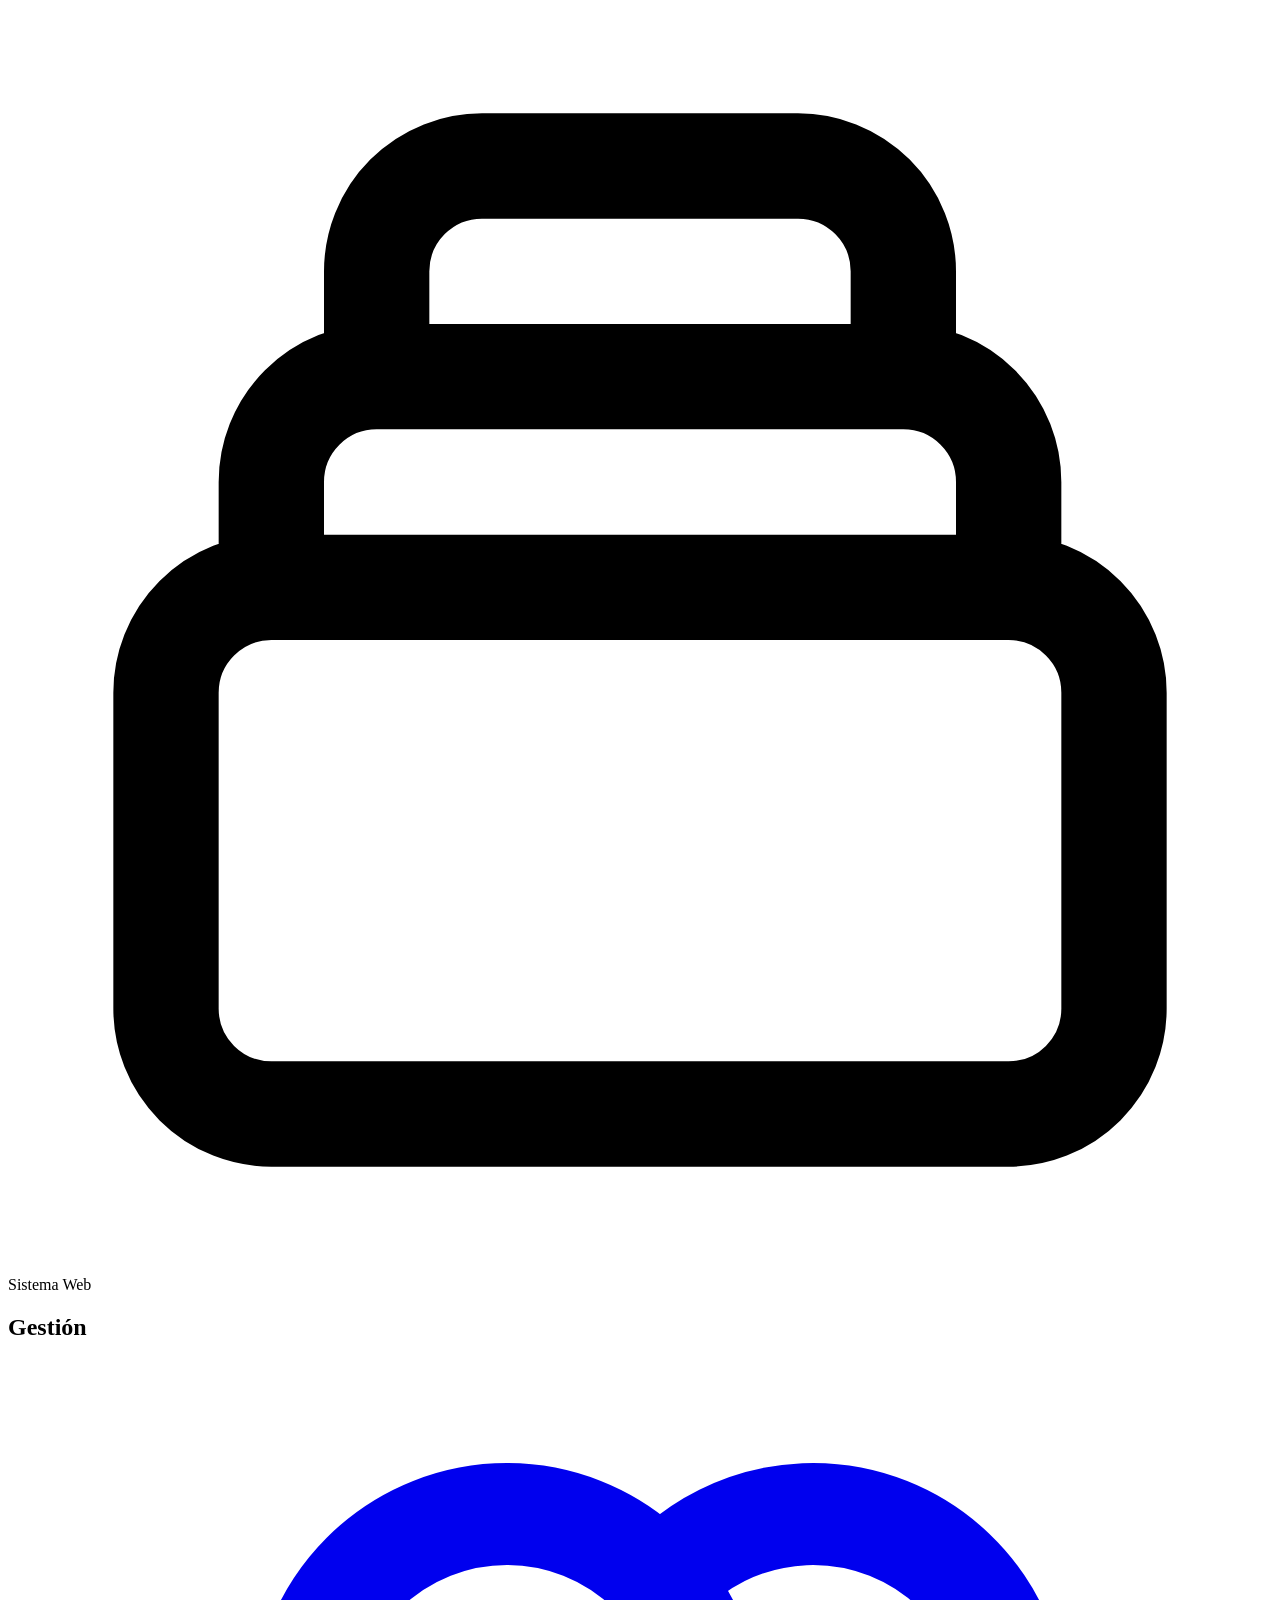
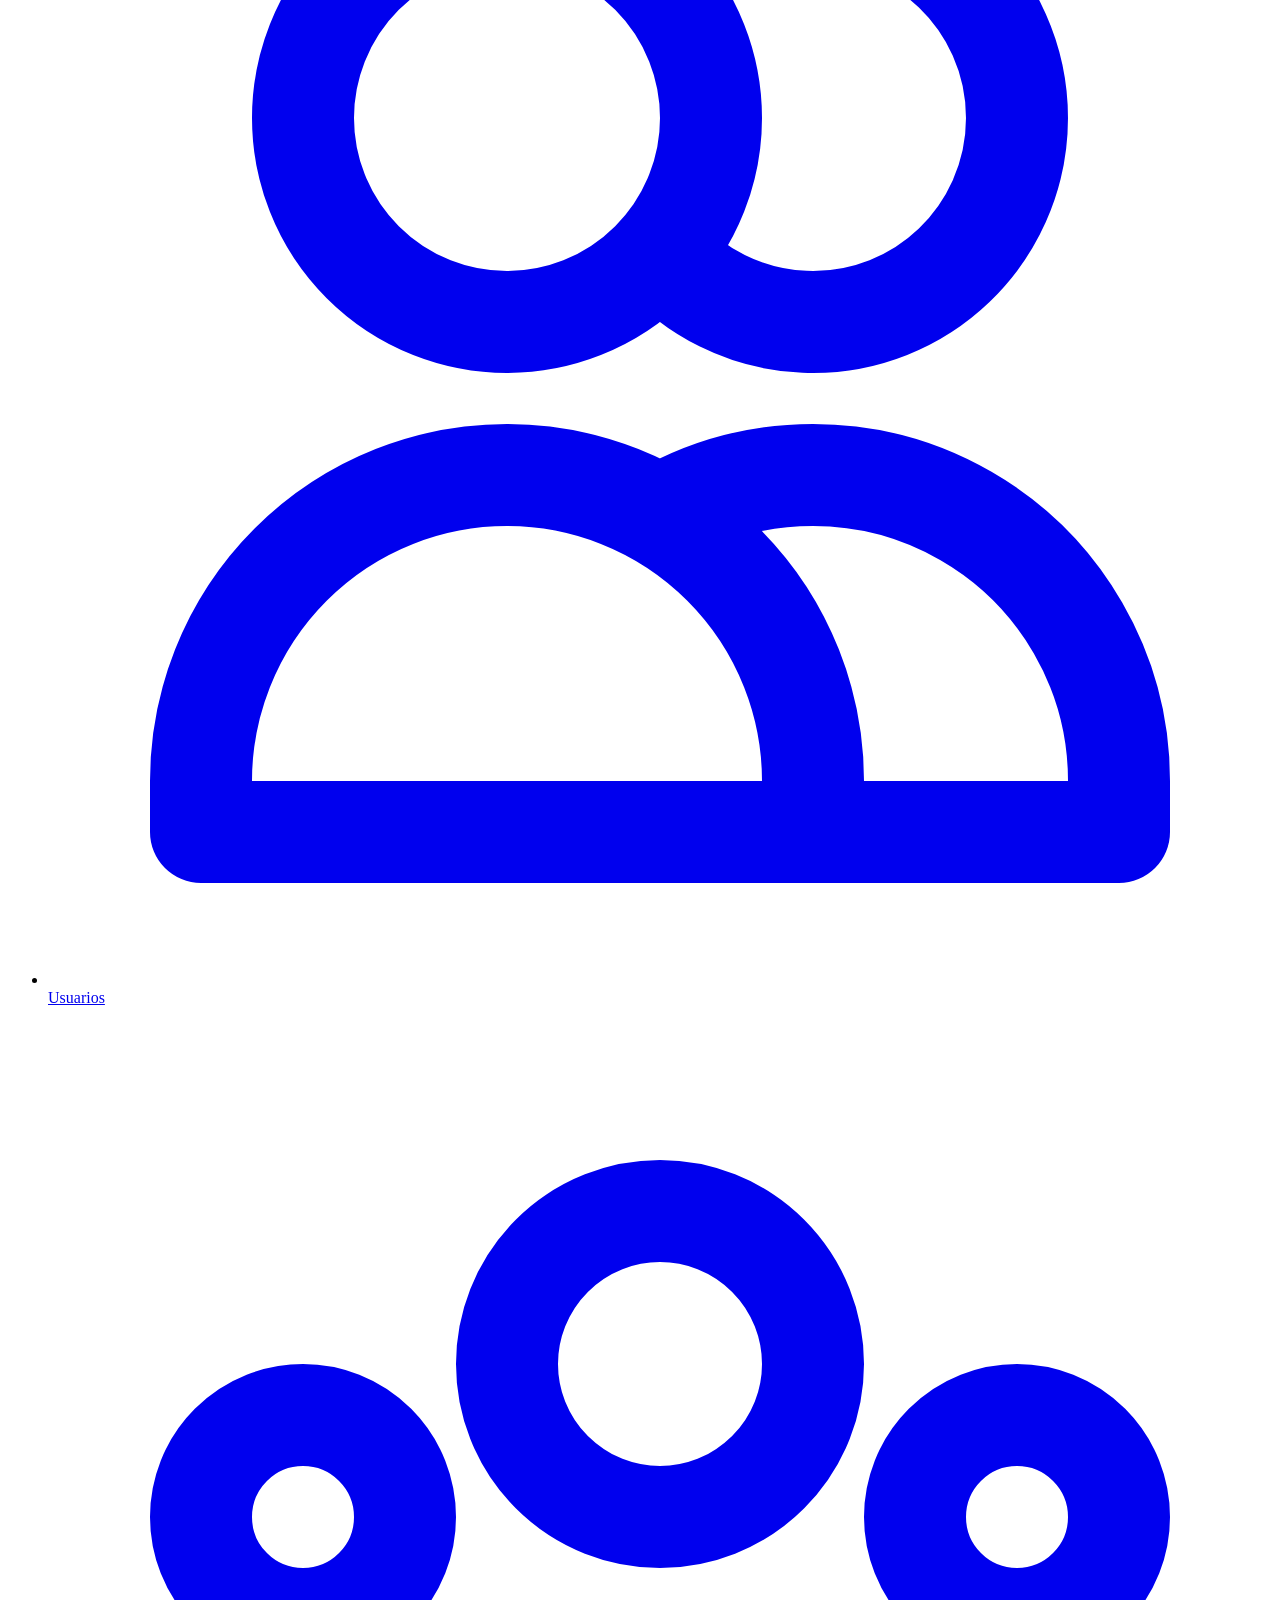
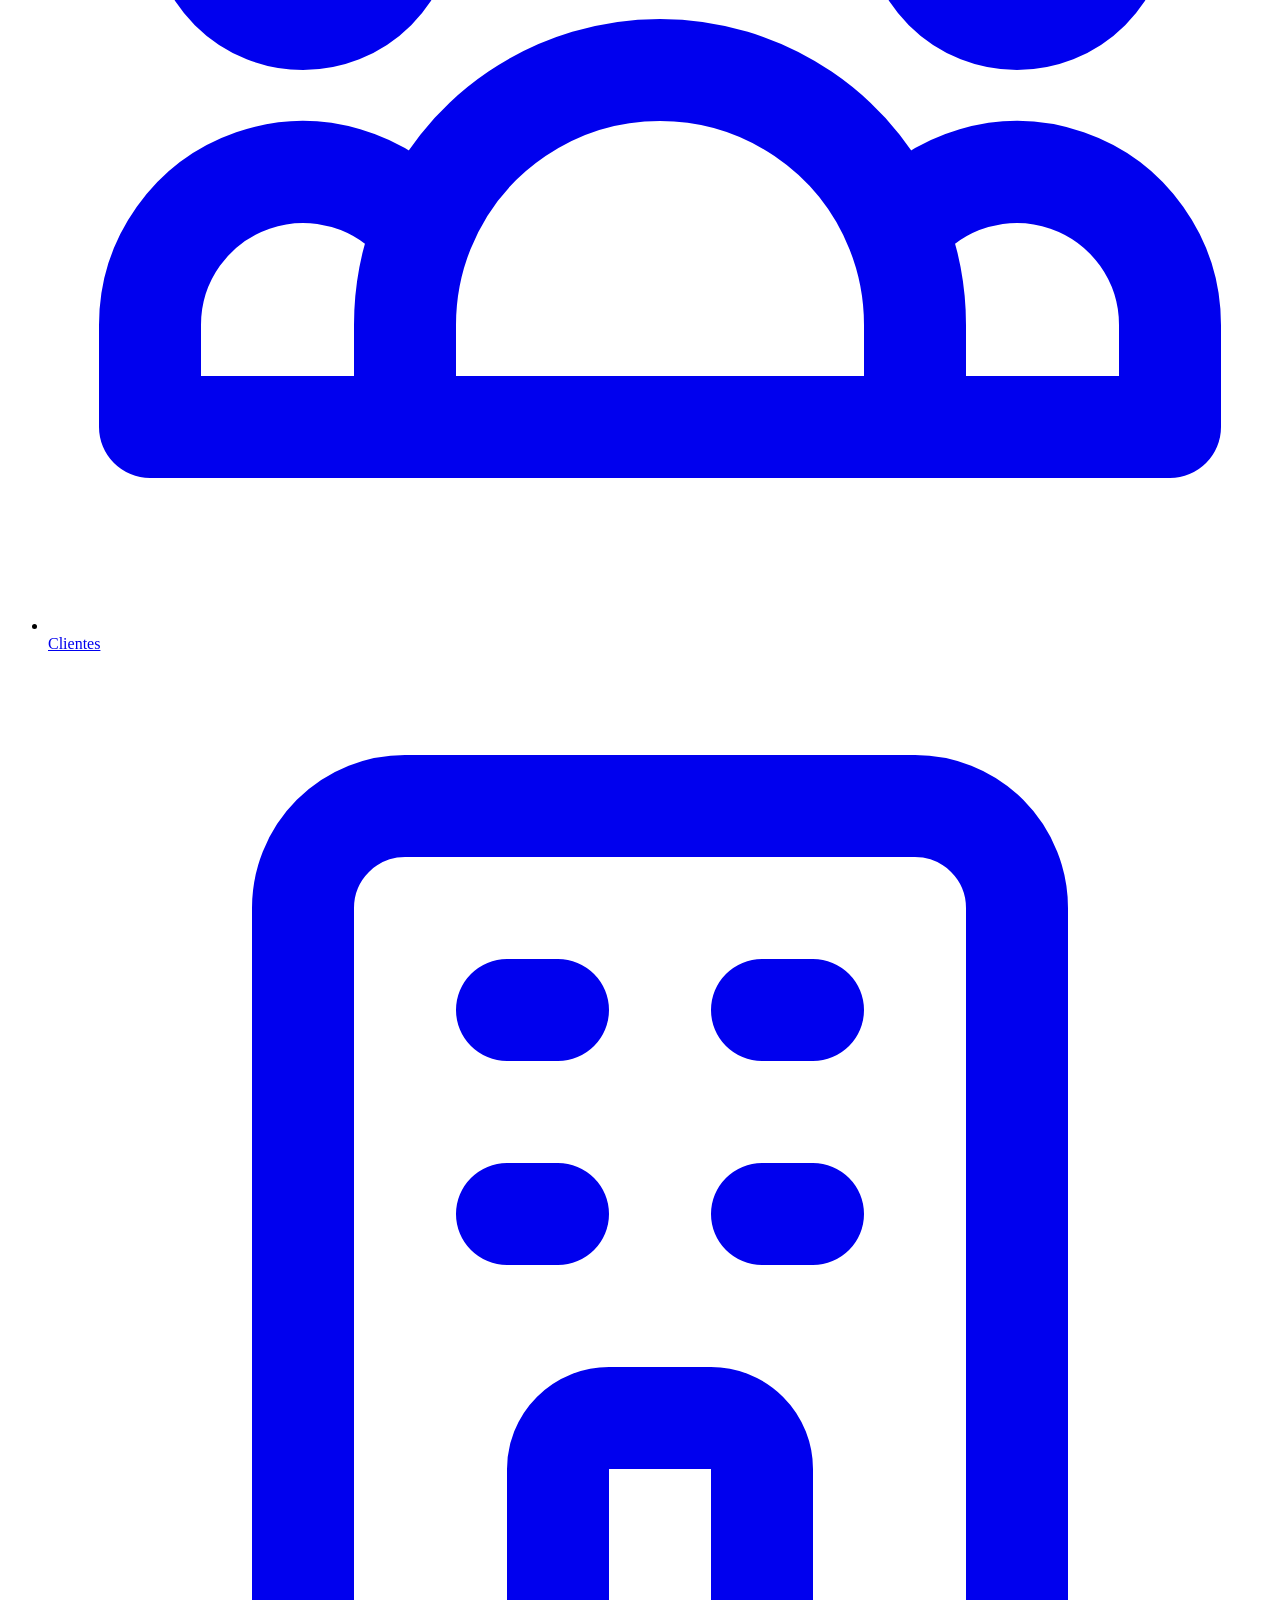
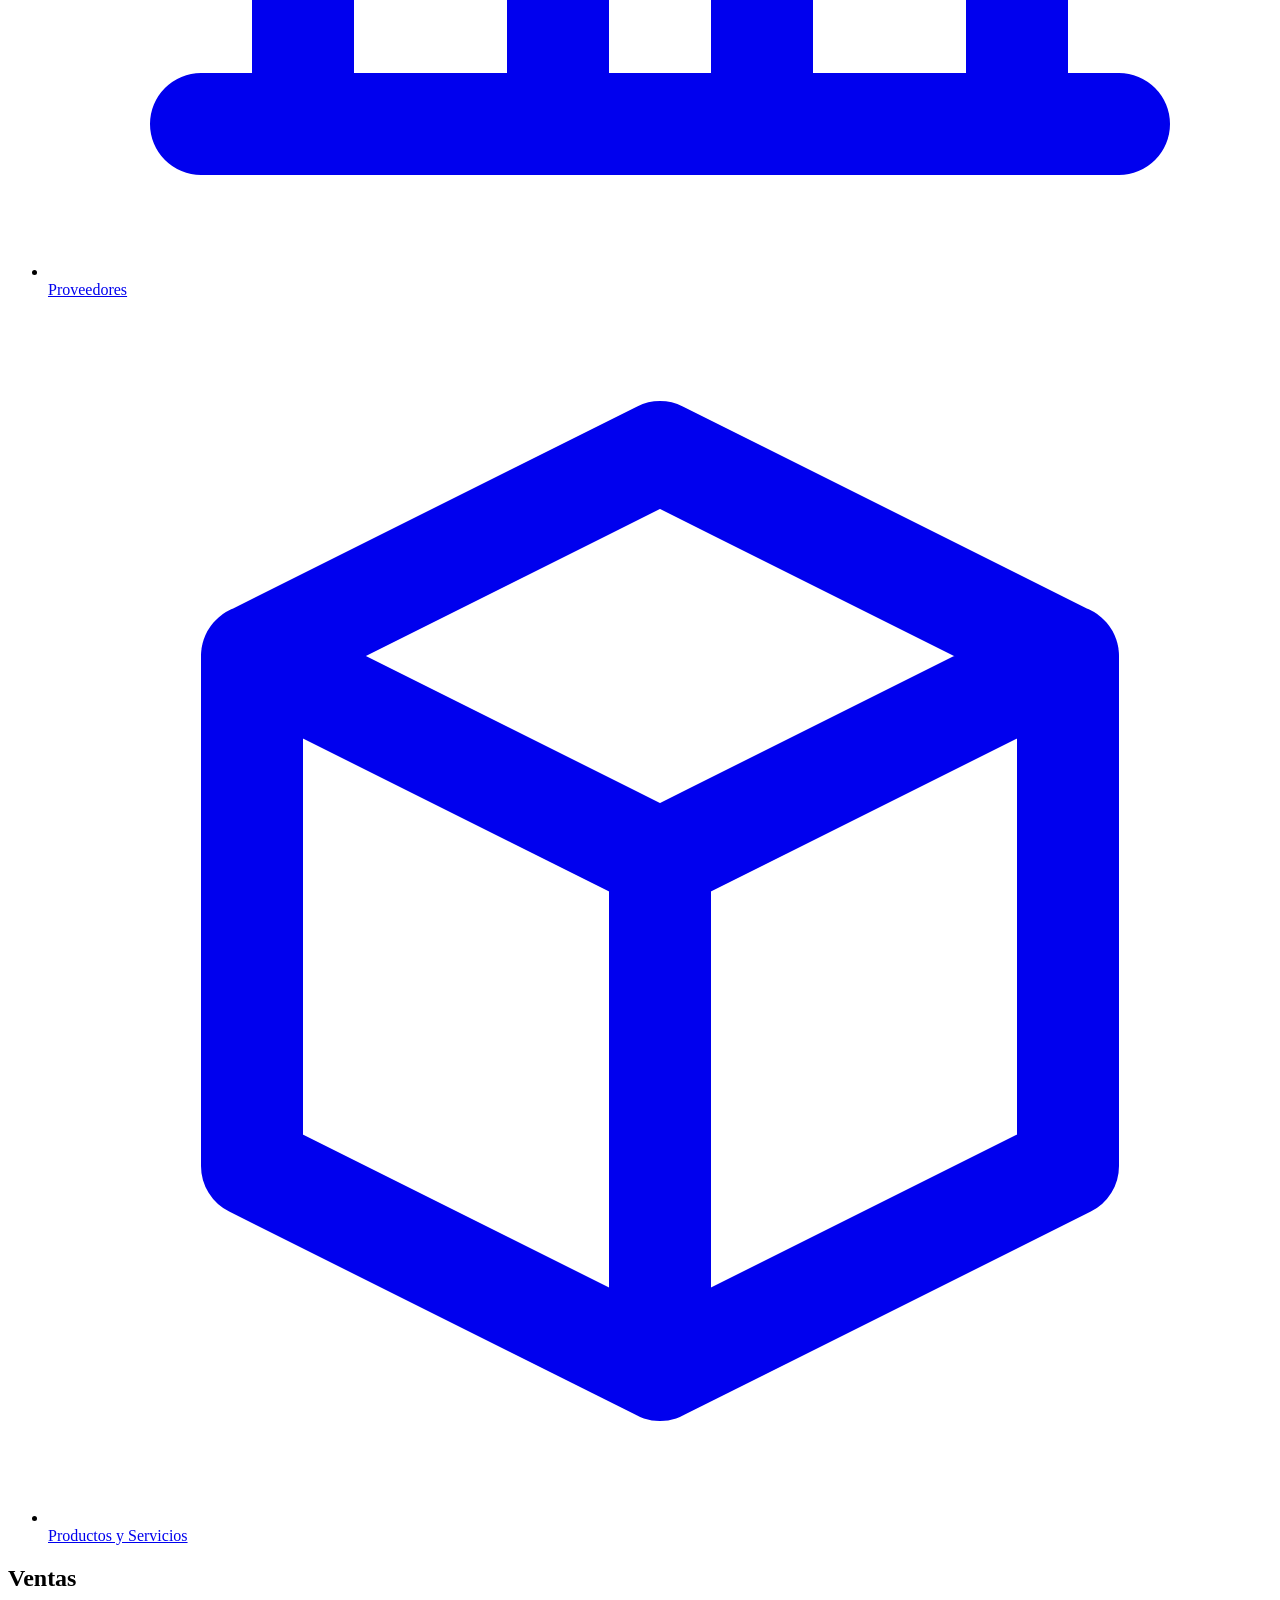
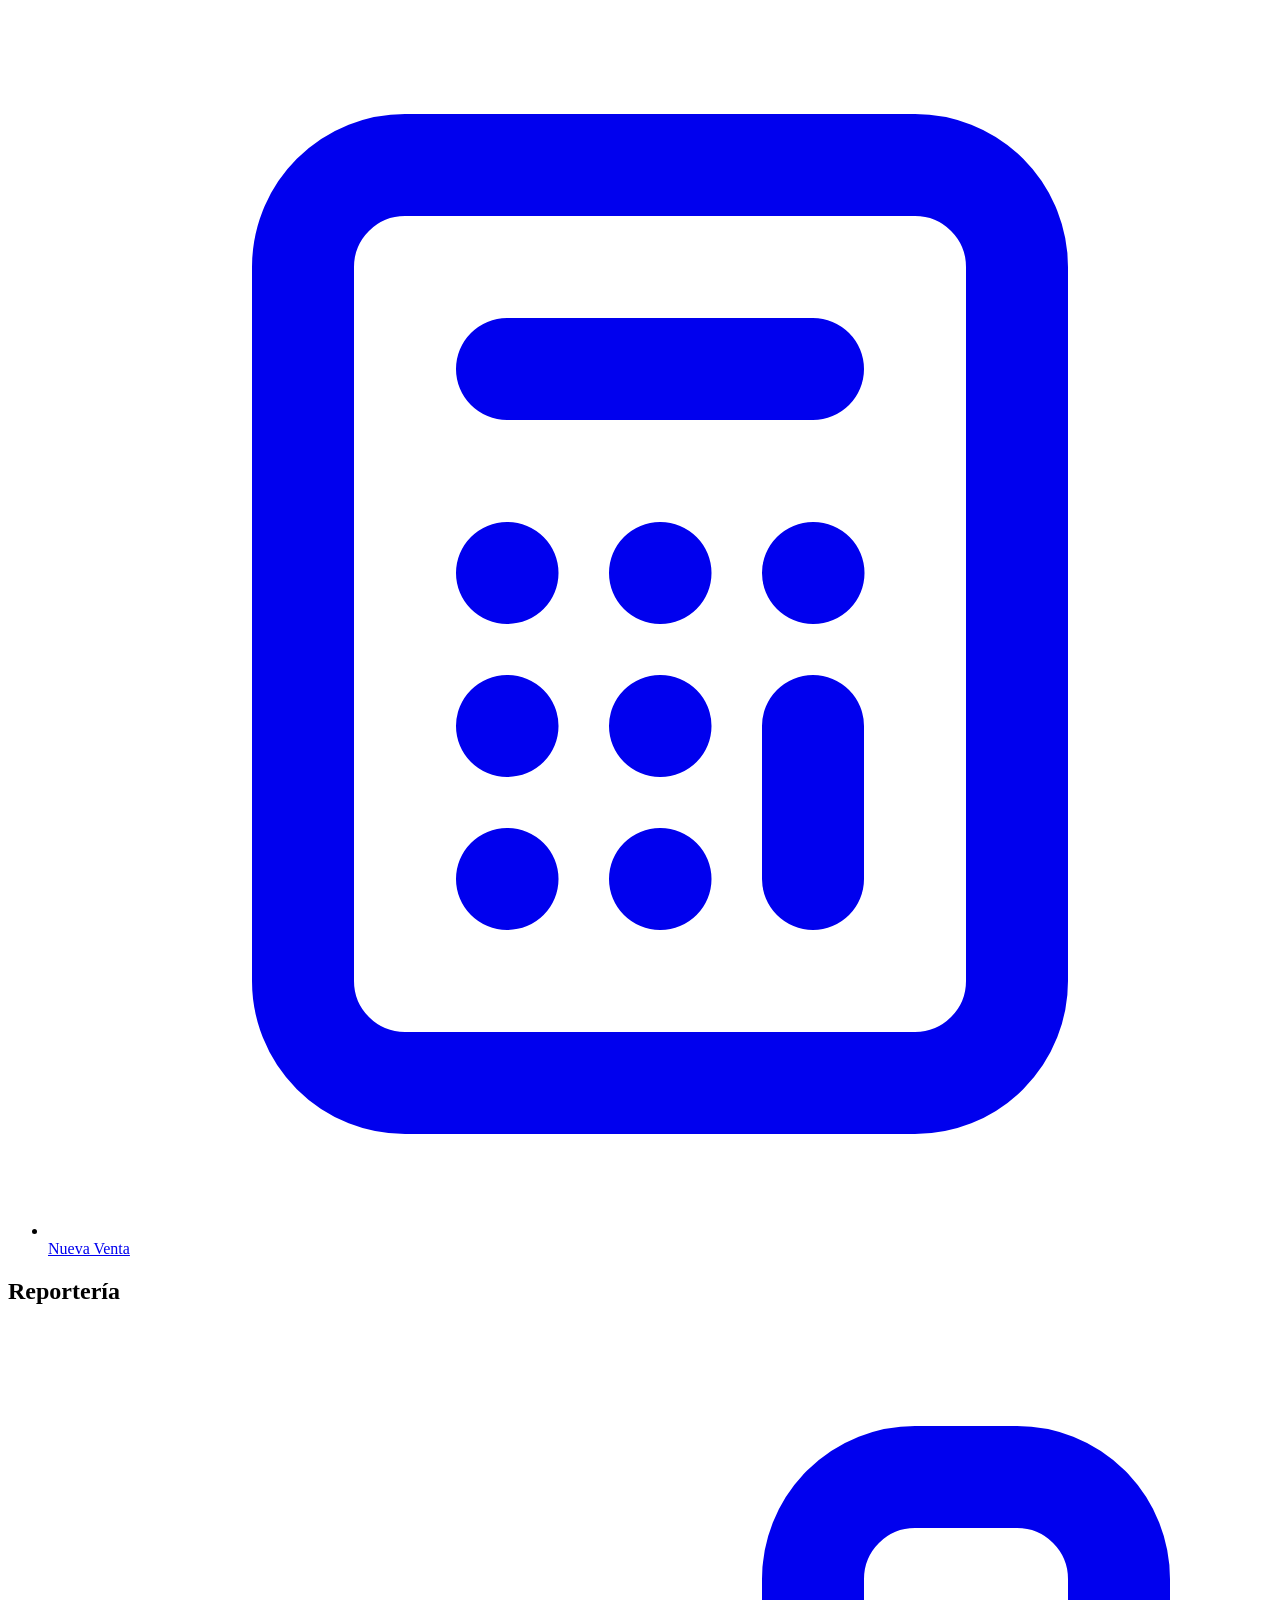
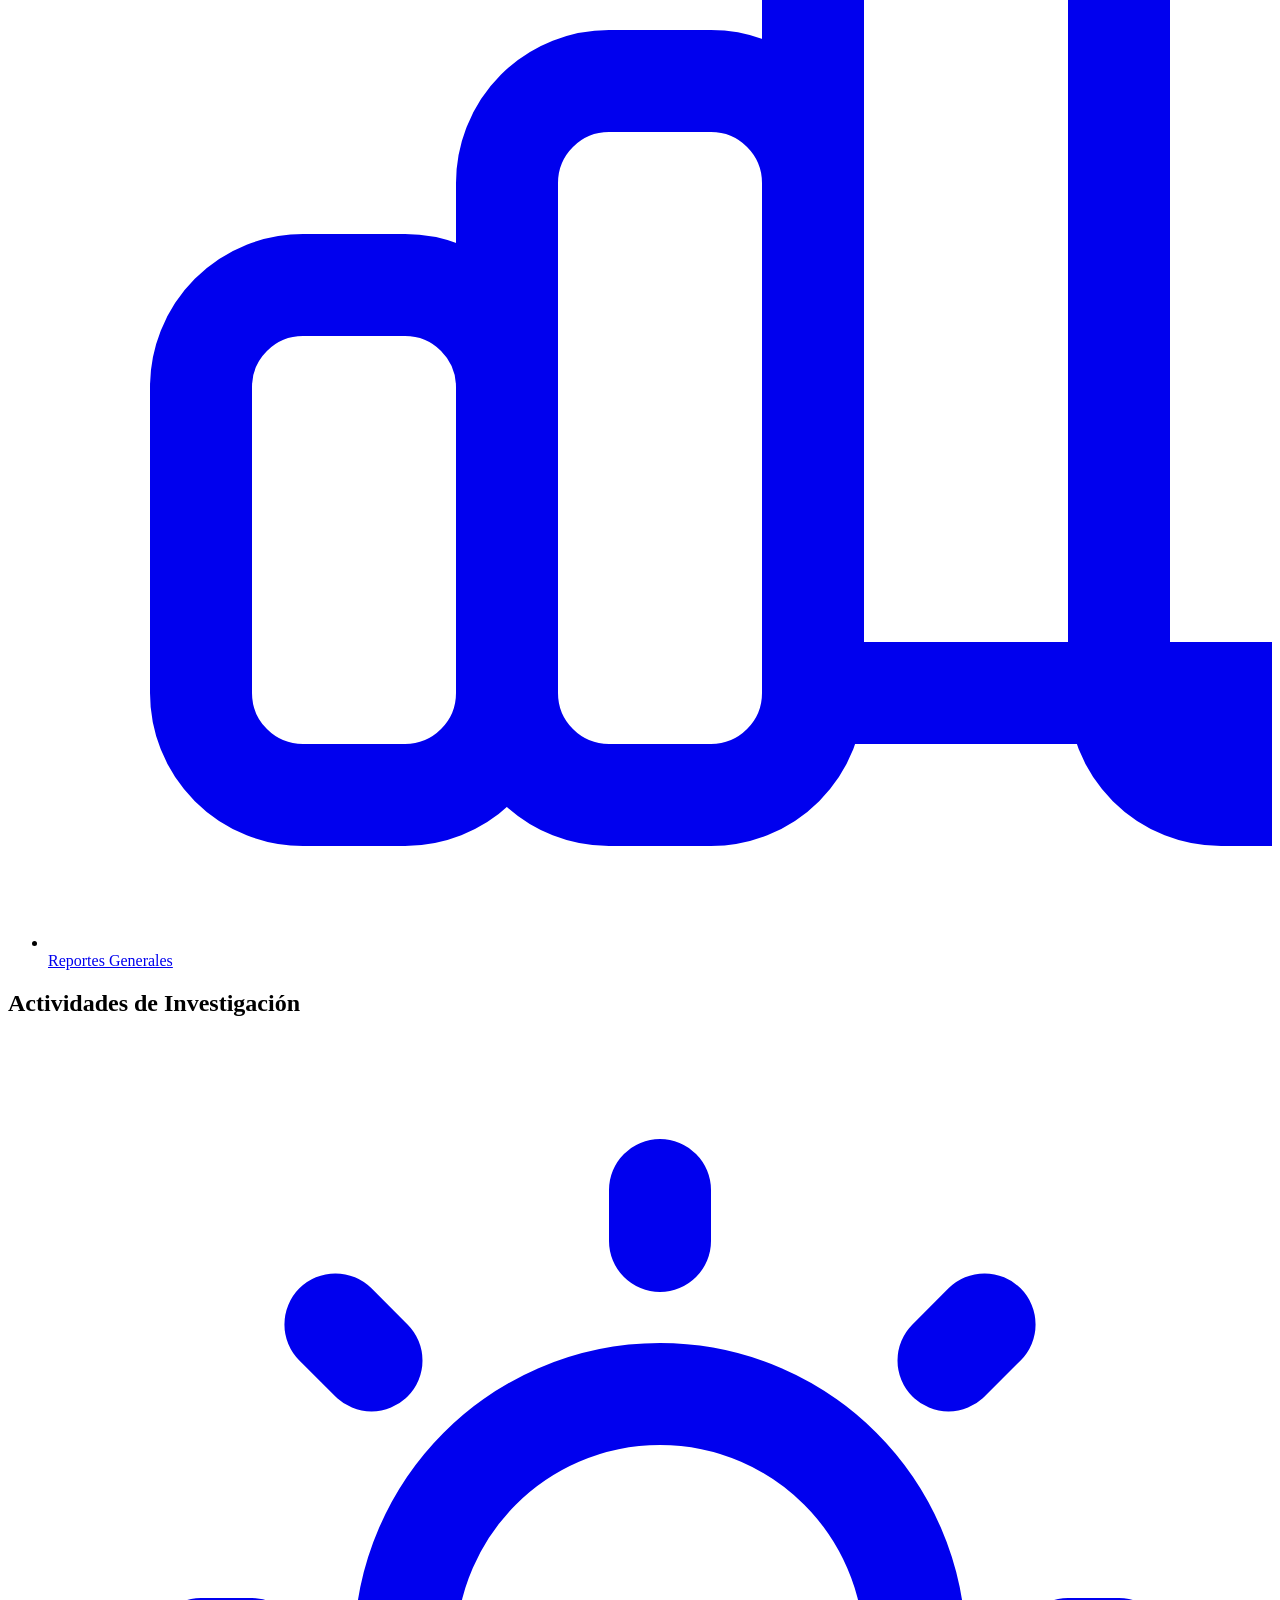
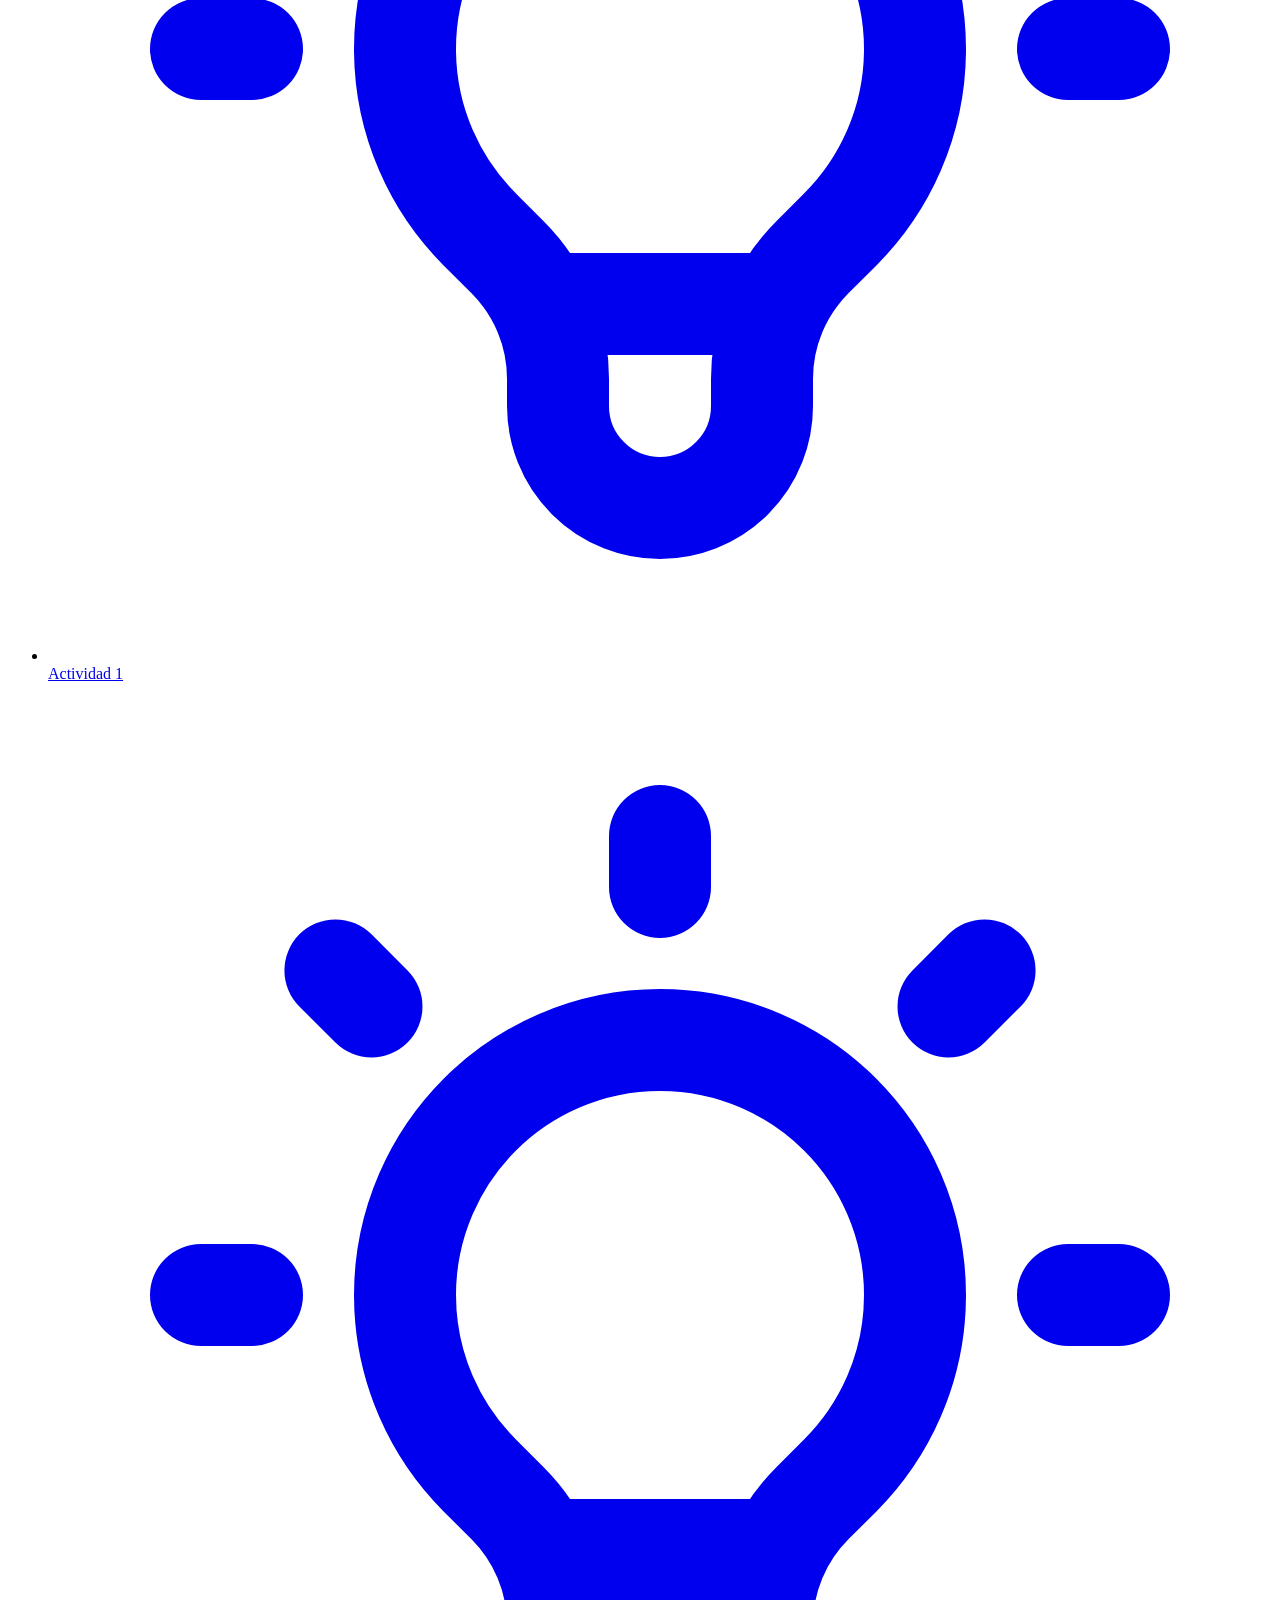
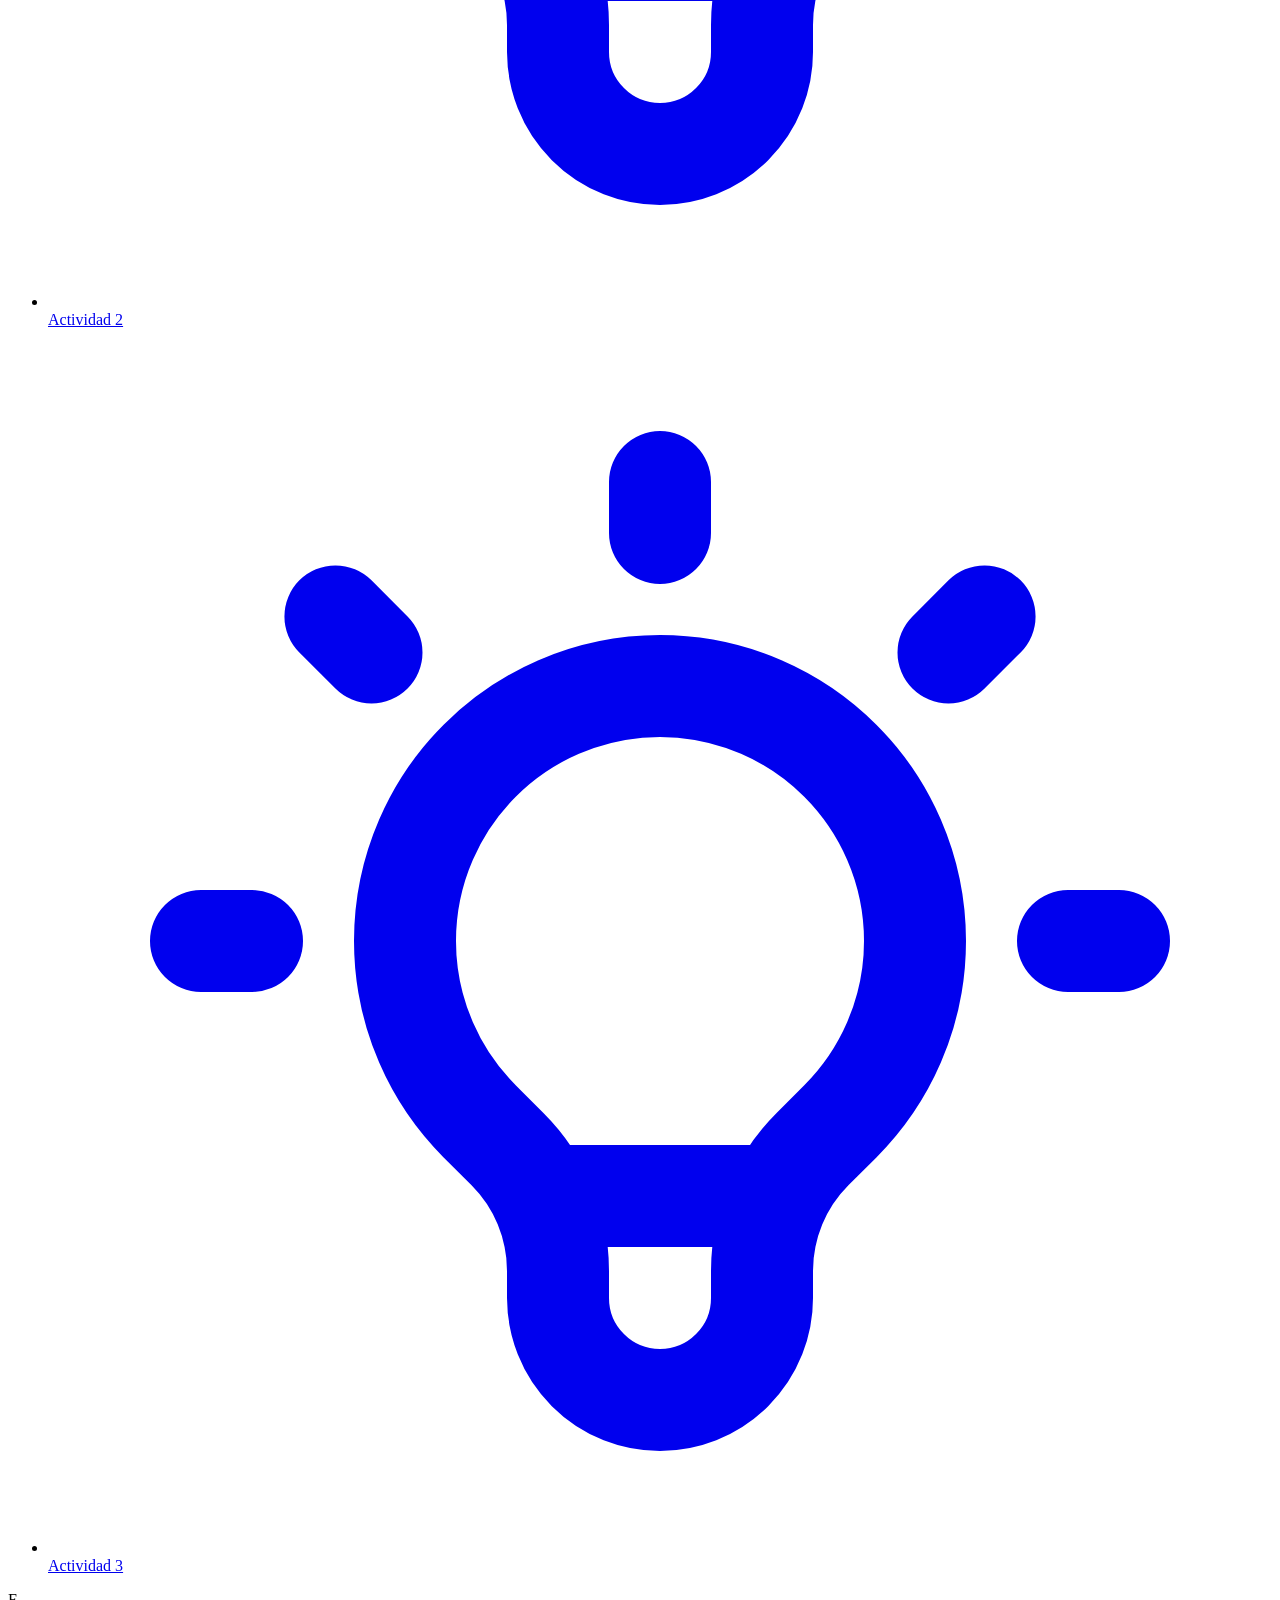
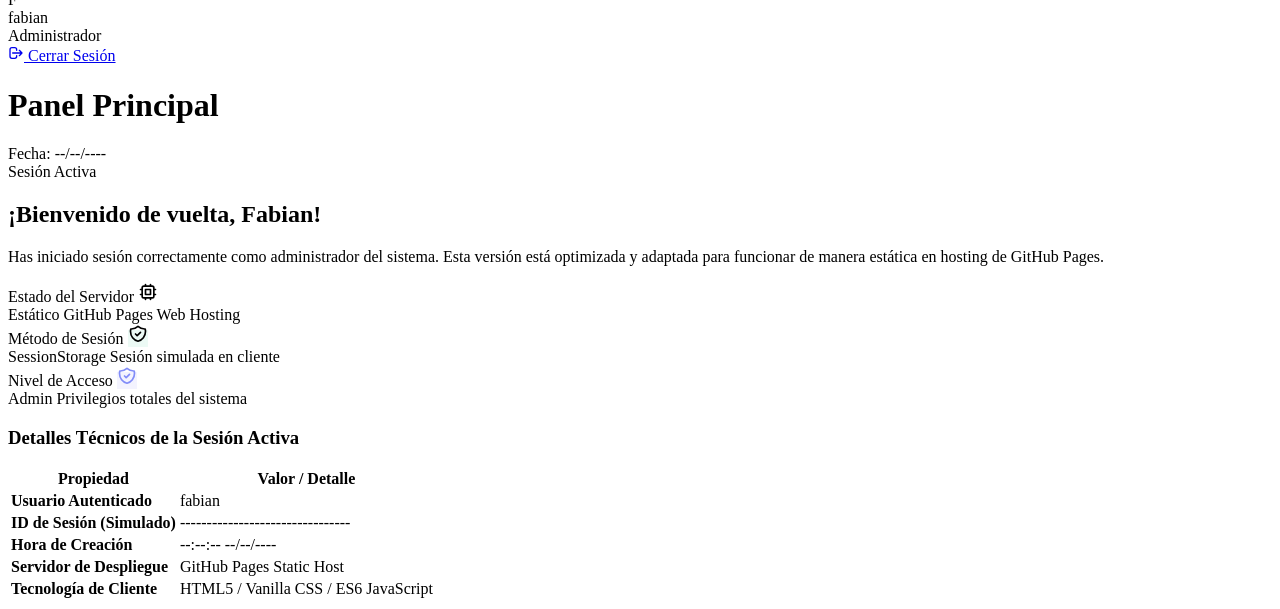
==== dashboard.html @ 89f02e27 "Add files via upload" ====
<!DOCTYPE html>
<html lang="es">
<head>
    <meta charset="UTF-8">
    <meta name="viewport" content="width=device-width, initial-scale=1.0">
    <title>Panel de Control - Sistema de Usuarios (GitHub Pages)</title>
    <link rel="stylesheet" href="css/styles.css">
</head>
<body>
    <div class="dashboard-container">
        <!-- Sidebar Navigation -->
        <aside class="sidebar">
            <div class="sidebar-header">
                <div class="sidebar-logo">
                    <svg fill="none" stroke="currentColor" viewBox="0 0 24 24" xmlns="http://www.w3.org/2000/svg">
                        <path stroke-linecap="round" stroke-linejoin="round" stroke-width="2" d="M19 11H5m14 0a2 2 0 012 2v6a2 2 0 01-2 2H5a2 2 0 01-2-2v-6a2 2 0 012-2m14 0V9a2 2 0 00-2-2M5 11V9a2 2 0 012-2m0 0V5a2 2 0 012-2h6a2 2 0 012 2v2M7 7h10"></path>
                    </svg>
                </div>
                <span class="sidebar-brand-name">Sistema Web</span>
            </div>

            <div class="sidebar-content">
                <!-- Sección Gestión -->
                <div class="menu-section">
                    <h2 class="menu-section-title">Gestión</h2>
                    <ul class="menu-list">
                        <li class="menu-item">
                            <a href="#" class="menu-link active">
                                <svg class="menu-link-icon" fill="none" stroke="currentColor" viewBox="0 0 24 24" xmlns="http://www.w3.org/2000/svg"><path stroke-linecap="round" stroke-linejoin="round" stroke-width="2" d="M12 4.354a4 4 0 110 5.292M15 21H3v-1a6 6 0 0112 0v1zm0 0h6v-1a6 6 0 00-9-5.197M13 7a4 4 0 11-8 0 4 4 0 018 0z"></path></svg>
                                <span>Usuarios</span>
                            </a>
                        </li>
                        <li class="menu-item">
                            <a href="#" class="menu-link">
                                <svg class="menu-link-icon" fill="none" stroke="currentColor" viewBox="0 0 24 24" xmlns="http://www.w3.org/2000/svg"><path stroke-linecap="round" stroke-linejoin="round" stroke-width="2" d="M17 20h5v-2a3 3 0 00-5.356-1.857M17 20H7m10 0v-2c0-.656-.126-1.283-.356-1.857M7 20H2v-2a3 3 0 015.356-1.857M7 20v-2c0-.656.126-1.283.356-1.857m0 0a5.002 5.002 0 019.288 0M15 7a3 3 0 11-6 0 3 3 0 016 0zm6 3a2 2 0 11-4 0 2 2 0 014 0zM7 10a2 2 0 11-4 0 2 2 0 014 0z"></path></svg>
                                <span>Clientes</span>
                            </a>
                        </li>
                        <li class="menu-item">
                            <a href="#" class="menu-link">
                                <svg class="menu-link-icon" fill="none" stroke="currentColor" viewBox="0 0 24 24" xmlns="http://www.w3.org/2000/svg"><path stroke-linecap="round" stroke-linejoin="round" stroke-width="2" d="M19 21V5a2 2 0 00-2-2H7a2 2 0 00-2 2v16m14 0h2m-2 0h-5m-9 0H3m2 0h5M9 7h1m-1 4h1m4-4h1m-1 4h1m-5 10v-5a1 1 0 011-1h2a1 1 0 011 1v5m-4 0h4"></path></svg>
                                <span>Proveedores</span>
                            </a>
                        </li>
                        <li class="menu-item">
                            <a href="#" class="menu-link">
                                <svg class="menu-link-icon" fill="none" stroke="currentColor" viewBox="0 0 24 24" xmlns="http://www.w3.org/2000/svg"><path stroke-linecap="round" stroke-linejoin="round" stroke-width="2" d="M20 7l-8-4-8 4m16 0l-8 4m8-4v10l-8 4m0-10L4 7m8 4v10M4 7v10l8 4"></path></svg>
                                <span>Productos y Servicios</span>
                            </a>
                        </li>
                    </ul>
                </div>

                <!-- Sección Venta -->
                <div class="menu-section">
                    <h2 class="menu-section-title">Ventas</h2>
                    <ul class="menu-list">
                        <li class="menu-item">
                            <a href="#" class="menu-link">
                                <svg class="menu-link-icon" fill="none" stroke="currentColor" viewBox="0 0 24 24" xmlns="http://www.w3.org/2000/svg"><path stroke-linecap="round" stroke-linejoin="round" stroke-width="2" d="M9 7h6m0 10v-3m-3 3h.01M9 17h.01M9 14h.01M12 14h.01M15 11h.01M12 11h.01M9 11h.01M7 21h10a2 2 0 002-2V5a2 2 0 00-2-2H7a2 2 0 00-2 2v14a2 2 0 002 2z"></path></svg>
                                <span>Nueva Venta</span>
                            </a>
                        </li>
                    </ul>
                </div>

                <!-- Sección Reportería -->
                <div class="menu-section">
                    <h2 class="menu-section-title">Reportería</h2>
                    <ul class="menu-list">
                        <li class="menu-item">
                            <a href="#" class="menu-link">
                                <svg class="menu-link-icon" fill="none" stroke="currentColor" viewBox="0 0 24 24" xmlns="http://www.w3.org/2000/svg"><path stroke-linecap="round" stroke-linejoin="round" stroke-width="2" d="M9 19v-6a2 2 0 00-2-2H5a2 2 0 00-2 2v6a2 2 0 002 2h2a2 2 0 002-2zm0 0V9a2 2 0 012-2h2a2 2 0 012 2v10m-6 0a2 2 0 002 2h2a2 2 0 002-2m0 0V5a2 2 0 012-2h2a2 2 0 012 2v14a2 2 0 002 2h2a2 2 0 002-2z"></path></svg>
                                <span>Reportes Generales</span>
                            </a>
                        </li>
                    </ul>
                </div>

                <!-- Sección Actividades de Investigación -->
                <div class="menu-section">
                    <h2 class="menu-section-title">Actividades de Investigación</h2>
                    <ul class="menu-list">
                        <li class="menu-item">
                            <a href="#" class="menu-link">
                                <svg class="menu-link-icon" fill="none" stroke="currentColor" viewBox="0 0 24 24" xmlns="http://www.w3.org/2000/svg"><path stroke-linecap="round" stroke-linejoin="round" stroke-width="2" d="M9.663 17h4.673M12 3v1m6.364 1.636l-.707.707M21 12h-1M4 12H3m3.343-5.657l-.707-.707m2.828 9.9a5 5 0 117.072 0l-.548.547A3.374 3.374 0 0014 18.469V19a2 2 0 11-4 0v-.531c0-.895-.356-1.754-.988-2.386l-.548-.547z"></path></svg>
                                <span>Actividad 1</span>
                            </a>
                        </li>
                        <li class="menu-item">
                            <a href="#" class="menu-link">
                                <svg class="menu-link-icon" fill="none" stroke="currentColor" viewBox="0 0 24 24" xmlns="http://www.w3.org/2000/svg"><path stroke-linecap="round" stroke-linejoin="round" stroke-width="2" d="M9.663 17h4.673M12 3v1m6.364 1.636l-.707.707M21 12h-1M4 12H3m3.343-5.657l-.707-.707m2.828 9.9a5 5 0 117.072 0l-.548.547A3.374 3.374 0 0014 18.469V19a2 2 0 11-4 0v-.531c0-.895-.356-1.754-.988-2.386l-.548-.547z"></path></svg>
                                <span>Actividad 2</span>
                            </a>
                        </li>
                        <li class="menu-item">
                            <a href="#" class="menu-link">
                                <svg class="menu-link-icon" fill="none" stroke="currentColor" viewBox="0 0 24 24" xmlns="http://www.w3.org/2000/svg"><path stroke-linecap="round" stroke-linejoin="round" stroke-width="2" d="M9.663 17h4.673M12 3v1m6.364 1.636l-.707.707M21 12h-1M4 12H3m3.343-5.657l-.707-.707m2.828 9.9a5 5 0 117.072 0l-.548.547A3.374 3.374 0 0014 18.469V19a2 2 0 11-4 0v-.531c0-.895-.356-1.754-.988-2.386l-.548-.547z"></path></svg>
                                <span>Actividad 3</span>
                            </a>
                        </li>
                    </ul>
                </div>
            </div>

            <!-- Footer con datos del usuario e inicio de cierre de sesión -->
            <div class="sidebar-footer">
                <div class="user-profile">
                    <div class="user-avatar">F</div>
                    <div class="user-info">
                        <div class="user-name">fabian</div>
                        <div class="user-role">Administrador</div>
                    </div>
                </div>
                <a href="#" id="logoutBtn" class="btn-logout">
                    <svg width="16" height="16" fill="none" stroke="currentColor" viewBox="0 0 24 24" xmlns="http://www.w3.org/2000/svg">
                        <path stroke-linecap="round" stroke-linejoin="round" stroke-width="2" d="M17 16l4-4m0 0l-4-4m4 4H7m6 4v1a3 3 0 01-3 3H6a3 3 0 01-3-3V7a3 3 0 013-3h4a3 3 0 013 3v1"></path>
                    </svg>
                    <span>Cerrar Sesión</span>
                </a>
            </div>
        </aside>

        <!-- Main Workspace Area -->
        <main class="main-content">
            <header class="header">
                <h1 class="header-title">Panel Principal</h1>
                <div class="header-meta">
                    <span id="currentDate">Fecha: --/--/----</span>
                    <div class="status-indicator">
                        <span class="status-dot"></span>
                        <span>Sesión Activa</span>
                    </div>
                </div>
            </header>

            <div class="content-body">
                <!-- Welcome Banner -->
                <div class="welcome-banner">
                    <h2 class="welcome-title">¡Bienvenido de vuelta, Fabian!</h2>
                    <p class="welcome-text">Has iniciado sesión correctamente como administrador del sistema. Esta versión está optimizada y adaptada para funcionar de manera estática en hosting de GitHub Pages.</p>
                </div>

                <!-- Stats Grid -->
                <div class="stats-grid">
                    <div class="stat-card">
                        <div class="stat-header">
                            <span class="stat-title">Estado del Servidor</span>
                            <span class="stat-icon">
                                <svg width="20" height="20" fill="none" stroke="currentColor" viewBox="0 0 24 24" xmlns="http://www.w3.org/2000/svg">
                                    <path stroke-linecap="round" stroke-linejoin="round" stroke-width="2" d="M9 3v2m6-2v2M9 19v2m6-2v2M5 9H3m2 6H3m18-6h-2m2 6h-2M7 19h10a2 2 0 002-2V7a2 2 0 00-2-2H7a2 2 0 00-2 2v10a2 2 0 002 2zM9 9h6v6H9V9z"></path>
                                </svg>
                            </span>
                        </div>
                        <span class="stat-value">Estático</span>
                        <span class="stat-desc">GitHub Pages Web Hosting</span>
                    </div>

                    <div class="stat-card">
                        <div class="stat-header">
                            <span class="stat-title">Método de Sesión</span>
                            <span class="stat-icon" style="background-color: rgba(16, 185, 129, 0.08); color: var(--color-success);">
                                <svg width="20" height="20" fill="none" stroke="currentColor" viewBox="0 0 24 24" xmlns="http://www.w3.org/2000/svg">
                                    <path stroke-linecap="round" stroke-linejoin="round" stroke-width="2" d="M9 12l2 2 4-4m5.618-4.016A11.955 11.955 0 0112 2.944a11.955 11.955 0 01-8.618 3.04A12.02 12.02 0 003 9c0 5.591 3.824 10.29 9 11.622 5.176-1.332 9-6.03 9-11.622 0-1.042-.133-2.052-.382-3.016z"></path>
                                </svg>
                            </span>
                        </div>
                        <span class="stat-value">SessionStorage</span>
                        <span class="stat-desc">Sesión simulada en cliente</span>
                    </div>

                    <div class="stat-card">
                        <div class="stat-header">
                            <span class="stat-title">Nivel de Acceso</span>
                            <span class="stat-icon" style="background-color: rgba(99, 102, 241, 0.08); color: #818cf8;">
                                <svg width="20" height="20" fill="none" stroke="currentColor" viewBox="0 0 24 24" xmlns="http://www.w3.org/2000/svg">
                                    <path stroke-linecap="round" stroke-linejoin="round" stroke-width="2" d="M9 12l2 2 4-4m5.618-4.016A11.955 11.955 0 0112 2.944a11.955 11.955 0 01-8.618 3.04A12.02 12.02 0 003 9c0 5.591 3.824 10.29 9 11.622 5.176-1.332 9-6.03 9-11.622 0-1.042-.133-2.052-.382-3.016z"></path>
                                </svg>
                            </span>
                        </div>
                        <span class="stat-value">Admin</span>
                        <span class="stat-desc">Privilegios totales del sistema</span>
                    </div>
                </div>

                <!-- Session Metadata Table -->
                <div class="data-section">
                    <h3 class="data-section-title">Detalles Técnicos de la Sesión Activa</h3>
                    <div class="info-table-wrapper">
                        <table class="info-table">
                            <thead>
                                <tr>
                                    <th>Propiedad</th>
                                    <th>Valor / Detalle</th>
                                </tr>
                            </thead>
                            <tbody>
                                <tr>
                                    <td><strong>Usuario Autenticado</strong></td>
                                    <td><span class="code-badge">fabian</span></td>
                                </tr>
                                <tr>
                                    <td><strong>ID de Sesión (Simulado)</strong></td>
                                    <td><span class="code-badge" id="sessionId">--------------------------------</span></td>
                                </tr>
                                <tr>
                                    <td><strong>Hora de Creación</strong></td>
                                    <td id="creationTime">--:--:-- --/--/----</td>
                                </tr>
                                <tr>
                                    <td><strong>Servidor de Despliegue</strong></td>
                                    <td>GitHub Pages Static Host</td>
                                </tr>
                                <tr>
                                    <td><strong>Tecnología de Cliente</strong></td>
                                    <td>HTML5 / Vanilla CSS / ES6 JavaScript</td>
                                </tr>
                            </tbody>
                        </table>
                    </div>
                </div>
            </div>
        </main>
    </div>

    <!-- Script de control estático de la sesión -->
    <script src="js/login.js"></script>
</body>
</html>
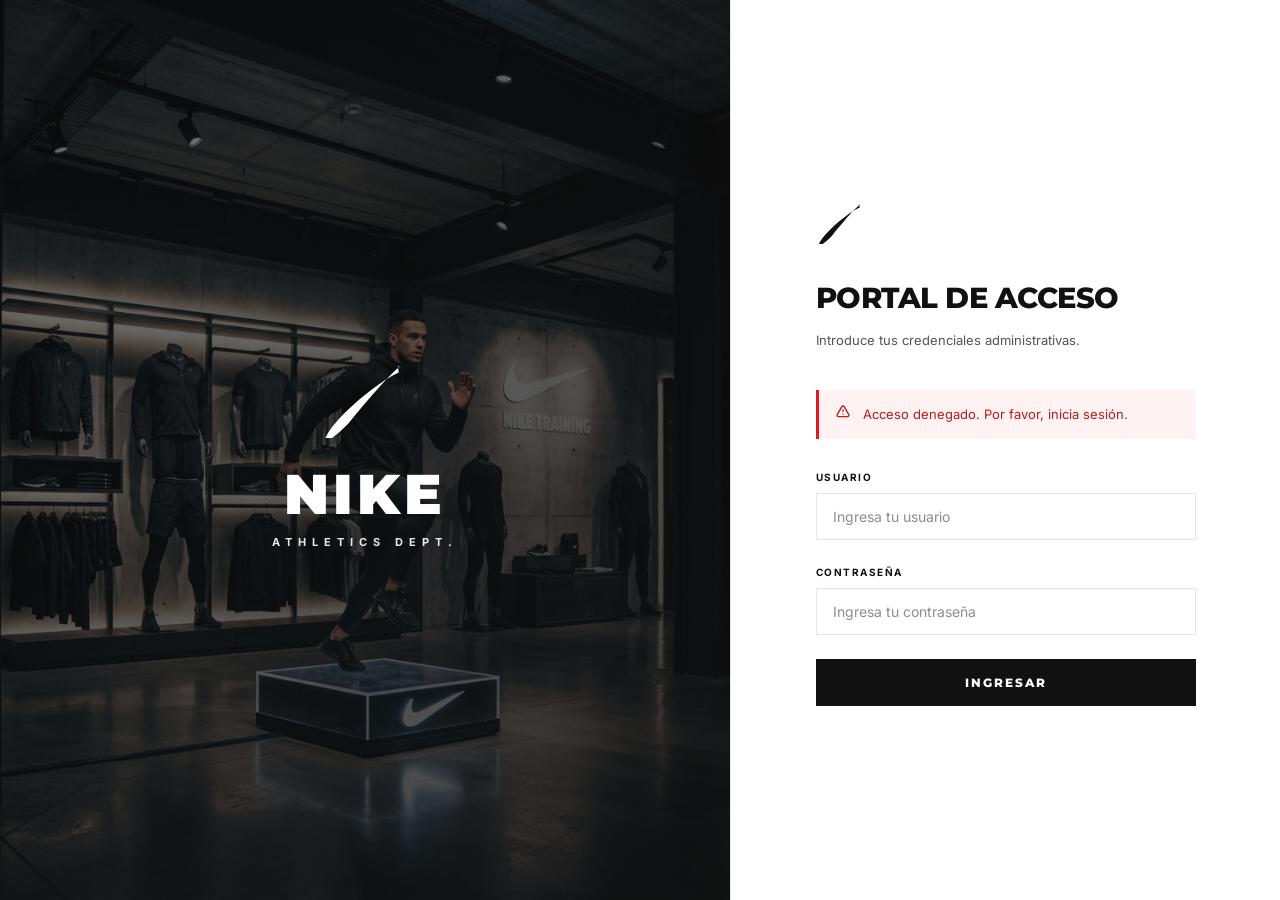
==== commit fba0cb02: "Add files via upload" ====
--- a/dashboard.html
+++ b/dashboard.html
@@ -3,7 +3,7 @@
 <head>
     <meta charset="UTF-8">
     <meta name="viewport" content="width=device-width, initial-scale=1.0">
-    <title>Panel de Control - Sistema de Usuarios (GitHub Pages)</title>
+    <title>Panel de Control - NIKE</title>
     <link rel="stylesheet" href="css/styles.css">
 </head>
 <body>
@@ -11,12 +11,10 @@
         <!-- Sidebar Navigation -->
         <aside class="sidebar">
             <div class="sidebar-header">
-                <div class="sidebar-logo">
-                    <svg fill="none" stroke="currentColor" viewBox="0 0 24 24" xmlns="http://www.w3.org/2000/svg">
-                        <path stroke-linecap="round" stroke-linejoin="round" stroke-width="2" d="M19 11H5m14 0a2 2 0 012 2v6a2 2 0 01-2 2H5a2 2 0 01-2-2v-6a2 2 0 012-2m14 0V9a2 2 0 00-2-2M5 11V9a2 2 0 012-2m0 0V5a2 2 0 012-2h6a2 2 0 012 2v2M7 7h10"></path>
-                    </svg>
-                </div>
-                <span class="sidebar-brand-name">Sistema Web</span>
+                <svg class="sidebar-logo-svg" viewBox="0 0 24 24" fill="currentColor" xmlns="http://www.w3.org/2000/svg">
+                    <path d="M21 6.5c-4.5 2.1-10 6.5-13.8 10.2-2.3 2.2-4.2 4.5-5.1 6-.8 1.3-1 2.2-.6 2.2.8 0 3.1-1.8 6.2-4.9C12.3 14.2 18.1 7.6 20.8 5.3c.3-.3.5-.5.2-.5-.1 0-.1.3-.2.3z"/>
+                </svg>
+                <span class="sidebar-brand-name">NIKE</span>
             </div>
 
             <div class="sidebar-content">
@@ -45,7 +43,7 @@
                         <li class="menu-item">
                             <a href="#" class="menu-link">
                                 <svg class="menu-link-icon" fill="none" stroke="currentColor" viewBox="0 0 24 24" xmlns="http://www.w3.org/2000/svg"><path stroke-linecap="round" stroke-linejoin="round" stroke-width="2" d="M20 7l-8-4-8 4m16 0l-8 4m8-4v10l-8 4m0-10L4 7m8 4v10M4 7v10l8 4"></path></svg>
-                                <span>Productos y Servicios</span>
+                                <span>Prendas y Calzado</span>
                             </a>
                         </li>
                     </ul>
@@ -71,13 +69,13 @@
                         <li class="menu-item">
                             <a href="#" class="menu-link">
                                 <svg class="menu-link-icon" fill="none" stroke="currentColor" viewBox="0 0 24 24" xmlns="http://www.w3.org/2000/svg"><path stroke-linecap="round" stroke-linejoin="round" stroke-width="2" d="M9 19v-6a2 2 0 00-2-2H5a2 2 0 00-2 2v6a2 2 0 002 2h2a2 2 0 002-2zm0 0V9a2 2 0 012-2h2a2 2 0 012 2v10m-6 0a2 2 0 002 2h2a2 2 0 002-2m0 0V5a2 2 0 012-2h2a2 2 0 012 2v14a2 2 0 002 2h2a2 2 0 002-2z"></path></svg>
-                                <span>Reportes Generales</span>
-                            </a>
-                        </li>
-                    </ul>
-                </div>
-
-                <!-- Sección Actividades de Investigación -->
+                                <span>Reporte de Ventas</span>
+                            </a>
+                        </li>
+                    </ul>
+                </div>
+
+                <!-- Sección Actividades -->
                 <div class="menu-section">
                     <h2 class="menu-section-title">Actividades de Investigación</h2>
                     <ul class="menu-list">
@@ -113,9 +111,6 @@
                     </div>
                 </div>
                 <a href="#" id="logoutBtn" class="btn-logout">
-                    <svg width="16" height="16" fill="none" stroke="currentColor" viewBox="0 0 24 24" xmlns="http://www.w3.org/2000/svg">
-                        <path stroke-linecap="round" stroke-linejoin="round" stroke-width="2" d="M17 16l4-4m0 0l-4-4m4 4H7m6 4v1a3 3 0 01-3 3H6a3 3 0 01-3-3V7a3 3 0 013-3h4a3 3 0 013 3v1"></path>
-                    </svg>
                     <span>Cerrar Sesión</span>
                 </a>
             </div>
@@ -124,9 +119,9 @@
         <!-- Main Workspace Area -->
         <main class="main-content">
             <header class="header">
-                <h1 class="header-title">Panel Principal</h1>
+                <h1 class="header-title">Panel Administrativo</h1>
                 <div class="header-meta">
-                    <span id="currentDate">Fecha: --/--/----</span>
+                    <span id="currentDate">--/--/---- --:--:--</span>
                     <div class="status-indicator">
                         <span class="status-dot"></span>
                         <span>Sesión Activa</span>
@@ -137,55 +132,40 @@
             <div class="content-body">
                 <!-- Welcome Banner -->
                 <div class="welcome-banner">
-                    <h2 class="welcome-title">¡Bienvenido de vuelta, Fabian!</h2>
-                    <p class="welcome-text">Has iniciado sesión correctamente como administrador del sistema. Esta versión está optimizada y adaptada para funcionar de manera estática en hosting de GitHub Pages.</p>
+                    <h2 class="welcome-title">Bienvenido a NIKE, Fabian</h2>
+                    <p class="welcome-text">Has iniciado sesión correctamente como administrador. A través de este portal puedes supervisar los movimientos de prendas, calzado deportivo y las ventas del sistema.</p>
                 </div>
 
                 <!-- Stats Grid -->
                 <div class="stats-grid">
                     <div class="stat-card">
                         <div class="stat-header">
-                            <span class="stat-title">Estado del Servidor</span>
-                            <span class="stat-icon">
-                                <svg width="20" height="20" fill="none" stroke="currentColor" viewBox="0 0 24 24" xmlns="http://www.w3.org/2000/svg">
-                                    <path stroke-linecap="round" stroke-linejoin="round" stroke-width="2" d="M9 3v2m6-2v2M9 19v2m6-2v2M5 9H3m2 6H3m18-6h-2m2 6h-2M7 19h10a2 2 0 002-2V7a2 2 0 00-2-2H7a2 2 0 00-2 2v10a2 2 0 002 2zM9 9h6v6H9V9z"></path>
-                                </svg>
-                            </span>
+                            <span class="stat-title">Estado del Host</span>
                         </div>
                         <span class="stat-value">Estático</span>
-                        <span class="stat-desc">GitHub Pages Web Hosting</span>
+                        <span class="stat-desc">Alojado en GitHub Pages</span>
                     </div>
 
                     <div class="stat-card">
                         <div class="stat-header">
-                            <span class="stat-title">Método de Sesión</span>
-                            <span class="stat-icon" style="background-color: rgba(16, 185, 129, 0.08); color: var(--color-success);">
-                                <svg width="20" height="20" fill="none" stroke="currentColor" viewBox="0 0 24 24" xmlns="http://www.w3.org/2000/svg">
-                                    <path stroke-linecap="round" stroke-linejoin="round" stroke-width="2" d="M9 12l2 2 4-4m5.618-4.016A11.955 11.955 0 0112 2.944a11.955 11.955 0 01-8.618 3.04A12.02 12.02 0 003 9c0 5.591 3.824 10.29 9 11.622 5.176-1.332 9-6.03 9-11.622 0-1.042-.133-2.052-.382-3.016z"></path>
-                                </svg>
-                            </span>
+                            <span class="stat-title">Tipo de Sesión</span>
                         </div>
-                        <span class="stat-value">SessionStorage</span>
-                        <span class="stat-desc">Sesión simulada en cliente</span>
+                        <span class="stat-value">Cliente</span>
+                        <span class="stat-desc">Persistencia vía SessionStorage</span>
                     </div>
 
                     <div class="stat-card">
                         <div class="stat-header">
                             <span class="stat-title">Nivel de Acceso</span>
-                            <span class="stat-icon" style="background-color: rgba(99, 102, 241, 0.08); color: #818cf8;">
-                                <svg width="20" height="20" fill="none" stroke="currentColor" viewBox="0 0 24 24" xmlns="http://www.w3.org/2000/svg">
-                                    <path stroke-linecap="round" stroke-linejoin="round" stroke-width="2" d="M9 12l2 2 4-4m5.618-4.016A11.955 11.955 0 0112 2.944a11.955 11.955 0 01-8.618 3.04A12.02 12.02 0 003 9c0 5.591 3.824 10.29 9 11.622 5.176-1.332 9-6.03 9-11.622 0-1.042-.133-2.052-.382-3.016z"></path>
-                                </svg>
-                            </span>
                         </div>
-                        <span class="stat-value">Admin</span>
-                        <span class="stat-desc">Privilegios totales del sistema</span>
+                        <span class="stat-value">Administrador</span>
+                        <span class="stat-desc">Privilegios totales del portal</span>
                     </div>
                 </div>
 
                 <!-- Session Metadata Table -->
                 <div class="data-section">
-                    <h3 class="data-section-title">Detalles Técnicos de la Sesión Activa</h3>
+                    <h3 class="data-section-title">Detalles Técnicos de la Sesión</h3>
                     <div class="info-table-wrapper">
                         <table class="info-table">
                             <thead>
@@ -208,11 +188,11 @@
                                     <td id="creationTime">--:--:-- --/--/----</td>
                                 </tr>
                                 <tr>
-                                    <td><strong>Servidor de Despliegue</strong></td>
+                                    <td><strong>Entorno de Servidor</strong></td>
                                     <td>GitHub Pages Static Host</td>
                                 </tr>
                                 <tr>
-                                    <td><strong>Tecnología de Cliente</strong></td>
+                                    <td><strong>Tecnología del Portal</strong></td>
                                     <td>HTML5 / Vanilla CSS / ES6 JavaScript</td>
                                 </tr>
                             </tbody>
@@ -223,7 +203,7 @@
         </main>
     </div>
 
-    <!-- Script de control estático de la sesión -->
+    <!-- Client-Side Session Control Script -->
     <script src="js/login.js"></script>
 </body>
 </html>
--- a/css/styles.css
+++ b/css/styles.css
@@ -0,0 +1,705 @@
+/* Google Fonts */
+@import url('https://fonts.googleapis.com/css2?family=Montserrat:ital,wght@0,300;0,400;0,500;0,600;0,700;0,800;0,900;1,400&family=Inter:wght@300;400;500;600;700&display=swap');
+
+/* Style Constants */
+:root {
+    --bg-main: #f5f5f5; /* Clean light gray */
+    --bg-panel: #ffffff;
+    --border-color: #e5e5e5;
+    
+    --text-primary: #111111; /* Nike deep black */
+    --text-secondary: #555555;
+    --text-muted: #8d8d8d;
+    
+    --color-accent: #111111; /* Pitch black accent */
+    --color-accent-hover: #333333;
+    --color-danger: #e21a22; /* High-visibility Nike orange/red */
+    --color-danger-dark: #b91c1c;
+    --color-success: #10b981;
+    
+    --font-serif: 'Montserrat', sans-serif; /* Bold, athletic sans-serif */
+    --font-sans: 'Inter', sans-serif;
+}
+
+/* Reset */
+* {
+    margin: 0;
+    padding: 0;
+    box-sizing: border-box;
+}
+
+body {
+    font-family: var(--font-sans);
+    background-color: var(--bg-main);
+    color: var(--text-primary);
+    line-height: 1.6;
+    min-height: 100vh;
+    -webkit-font-smoothing: antialiased;
+}
+
+/* Page Loader Fade In */
+@keyframes fadeIn {
+    from { opacity: 0; }
+    to { opacity: 1; }
+}
+
+@keyframes shake {
+    0%, 100% { transform: translateX(0); }
+    20%, 60% { transform: translateX(-4px); }
+    40%, 80% { transform: translateX(4px); }
+}
+
+/* Split Layout */
+.split-container {
+    display: flex;
+    min-height: 100vh;
+    width: 100%;
+    animation: fadeIn 0.8s ease forwards;
+}
+
+/* Left Image Panel */
+.split-image-panel {
+    flex: 1.2;
+    position: relative;
+    background-color: #111111;
+    display: flex;
+    align-items: center;
+    justify-content: center;
+}
+
+.split-image-bg {
+    position: absolute;
+    top: 0;
+    left: 0;
+    width: 100%;
+    height: 100%;
+    background-image: url('../images/fashion_bg.png');
+    background-size: cover;
+    background-position: center;
+    opacity: 0.75;
+}
+
+.split-image-overlay {
+    position: absolute;
+    top: 0;
+    left: 0;
+    width: 100%;
+    height: 100%;
+    background: linear-gradient(135deg, rgba(17,17,17,0.4) 0%, rgba(17,17,17,0.75) 100%);
+    z-index: 1;
+}
+
+.split-image-content {
+    position: relative;
+    z-index: 2;
+    text-align: center;
+    padding: 40px;
+    max-width: 500px;
+}
+
+.brand-logo-svg {
+    width: 90px;
+    height: auto;
+    color: #ffffff;
+    margin-bottom: 20px;
+    filter: drop-shadow(0 2px 4px rgba(0,0,0,0.2));
+}
+
+.brand-title {
+    font-family: var(--font-serif);
+    font-size: 3.5rem;
+    font-weight: 900; /* Extra bold for Nike look */
+    color: #ffffff;
+    letter-spacing: 4px;
+    text-transform: uppercase;
+    line-height: 1;
+    margin-bottom: 12px;
+}
+
+.brand-subtitle {
+    font-family: var(--font-sans);
+    font-size: 11px;
+    font-weight: 700;
+    color: #ffffff;
+    text-transform: uppercase;
+    letter-spacing: 6px;
+    opacity: 0.9;
+}
+
+/* Right Form Panel */
+.split-form-panel {
+    width: 550px;
+    flex-shrink: 0;
+    background-color: var(--bg-panel);
+    display: flex;
+    align-items: center;
+    justify-content: center;
+    padding: 60px;
+    border-left: 1px solid var(--border-color);
+}
+
+.form-wrapper {
+    width: 100%;
+    max-width: 380px;
+}
+
+.login-card.shake {
+    animation: shake 0.4s ease-in-out;
+}
+
+.form-header {
+    margin-bottom: 40px;
+}
+
+.form-logo-container {
+    margin-bottom: 24px;
+    color: #111111;
+}
+
+.form-logo-svg {
+    width: 50px;
+    height: auto;
+}
+
+.form-title {
+    font-family: var(--font-serif);
+    font-size: 1.8rem;
+    font-weight: 800; /* Nike athletic feel */
+    margin-bottom: 8px;
+    letter-spacing: -0.5px;
+    text-transform: uppercase;
+}
+
+.form-subtitle {
+    font-size: 13px;
+    color: var(--text-secondary);
+}
+
+/* Form Controls */
+.form-group {
+    margin-bottom: 24px;
+}
+
+.form-label {
+    display: block;
+    font-size: 10px;
+    font-weight: 700;
+    color: var(--text-primary);
+    margin-bottom: 8px;
+    text-transform: uppercase;
+    letter-spacing: 1.5px;
+}
+
+.input-wrapper {
+    position: relative;
+}
+
+.form-input {
+    width: 100%;
+    background-color: #ffffff;
+    border: 1px solid var(--border-color);
+    border-radius: 0; /* Pure athletic minimalist sharp corners */
+    padding: 14px 16px;
+    color: var(--text-primary);
+    font-family: var(--font-sans);
+    font-size: 14px;
+    transition: border-color 0.2s ease;
+    outline: none;
+}
+
+.form-input:focus {
+    border-color: var(--color-accent);
+}
+
+.form-input::placeholder {
+    color: var(--text-muted);
+}
+
+.form-input:disabled {
+    background-color: #f5f5f5;
+    color: var(--text-muted);
+    cursor: not-allowed;
+}
+
+/* Elegant Button */
+.btn {
+    width: 100%;
+    background-color: var(--color-accent);
+    color: #ffffff;
+    font-family: var(--font-serif);
+    font-size: 12px;
+    font-weight: 800; /* Extra bold */
+    text-transform: uppercase;
+    letter-spacing: 2px;
+    border: none;
+    border-radius: 0;
+    padding: 16px 24px;
+    cursor: pointer;
+    transition: background-color 0.2s ease;
+    display: flex;
+    align-items: center;
+    justify-content: center;
+    gap: 8px;
+    margin-top: 12px;
+}
+
+.btn:hover:not(:disabled) {
+    background-color: var(--color-accent-hover);
+}
+
+.btn:disabled {
+    background-color: #e5e5e5;
+    color: var(--text-muted);
+    cursor: not-allowed;
+}
+
+/* Minimal Alert Notification */
+.alert {
+    border-left: 3px solid;
+    padding: 14px 16px;
+    font-size: 13px;
+    margin-bottom: 30px;
+    display: flex;
+    align-items: flex-start;
+    gap: 12px;
+    animation: fadeIn 0.3s ease;
+}
+
+.alert-danger {
+    background-color: #fef2f2;
+    border-color: var(--color-danger);
+    color: var(--color-danger-dark);
+}
+
+.alert-success {
+    background-color: #f0fdf4;
+    border-color: var(--color-success);
+    color: #115e59;
+}
+
+.alert-icon {
+    flex-shrink: 0;
+    width: 16px;
+    height: 16px;
+    display: inline-block;
+}
+
+.alert-icon svg {
+    width: 100%;
+    height: 100%;
+}
+
+.attempts-badge {
+    display: block;
+    font-size: 11px;
+    color: #b91c1c;
+    margin-top: 8px;
+    font-weight: 600;
+    text-transform: uppercase;
+    letter-spacing: 0.5px;
+}
+
+/* --- DASHBOARD STYLING --- */
+.dashboard-container {
+    display: flex;
+    min-height: 100vh;
+}
+
+/* Minimalist Sidebar */
+.sidebar {
+    width: 260px;
+    background-color: #ffffff;
+    border-right: 1px solid var(--border-color);
+    display: flex;
+    flex-direction: column;
+    flex-shrink: 0;
+}
+
+.sidebar-header {
+    padding: 30px 24px;
+    border-bottom: 1px solid var(--border-color);
+    display: flex;
+    align-items: center;
+    gap: 12px;
+}
+
+.sidebar-logo-svg {
+    width: 45px;
+    height: auto;
+    color: #111111;
+}
+
+.sidebar-brand-name {
+    font-family: var(--font-serif);
+    font-size: 1.4rem;
+    font-weight: 800;
+    letter-spacing: 1px;
+    text-transform: uppercase;
+}
+
+.sidebar-content {
+    flex: 1;
+    padding: 30px 16px;
+    overflow-y: auto;
+}
+
+.menu-section {
+    margin-bottom: 30px;
+}
+
+.menu-section-title {
+    font-size: 9px;
+    font-weight: 800;
+    color: var(--text-muted);
+    text-transform: uppercase;
+    letter-spacing: 2px;
+    padding: 0 12px;
+    margin-bottom: 12px;
+}
+
+.menu-list {
+    list-style: none;
+}
+
+.menu-item {
+    margin-bottom: 4px;
+}
+
+.menu-link {
+    display: flex;
+    align-items: center;
+    gap: 12px;
+    padding: 10px 12px;
+    color: var(--text-secondary);
+    text-decoration: none;
+    font-size: 13px;
+    font-weight: 600;
+    transition: all 0.2s ease;
+    text-transform: uppercase;
+    letter-spacing: 0.5px;
+}
+
+.menu-link:hover {
+    color: var(--text-primary);
+    background-color: #f5f5f5;
+}
+
+.menu-link.active {
+    color: var(--text-primary);
+    font-weight: 800;
+    border-left: 3px solid var(--color-accent);
+    padding-left: 9px;
+}
+
+.menu-link-icon {
+    width: 16px;
+    height: 16px;
+    color: var(--text-muted);
+}
+
+.menu-link.active .menu-link-icon {
+    color: var(--text-primary);
+}
+
+.sidebar-footer {
+    padding: 24px;
+    border-top: 1px solid var(--border-color);
+}
+
+.user-profile {
+    display: flex;
+    align-items: center;
+    gap: 12px;
+    margin-bottom: 20px;
+}
+
+.user-avatar {
+    width: 36px;
+    height: 36px;
+    background-color: #111111;
+    color: #ffffff;
+    font-family: var(--font-serif);
+    font-size: 16px;
+    font-weight: 800;
+    display: flex;
+    align-items: center;
+    justify-content: center;
+}
+
+.user-info {
+    flex: 1;
+    min-width: 0;
+}
+
+.user-name {
+    font-size: 13px;
+    font-weight: 700;
+    text-transform: uppercase;
+    letter-spacing: 0.5px;
+}
+
+.user-role {
+    font-size: 10px;
+    color: var(--text-muted);
+}
+
+.btn-logout {
+    display: flex;
+    align-items: center;
+    justify-content: center;
+    gap: 8px;
+    width: 100%;
+    background-color: transparent;
+    border: 1px solid var(--border-color);
+    color: var(--text-secondary);
+    padding: 10px 16px;
+    font-size: 11px;
+    font-weight: 700;
+    text-transform: uppercase;
+    letter-spacing: 1px;
+    cursor: pointer;
+    text-decoration: none;
+    transition: all 0.2s;
+}
+
+.btn-logout:hover {
+    border-color: var(--text-primary);
+    color: var(--text-primary);
+}
+
+/* Minimalist Main Content */
+.main-content {
+    flex: 1;
+    display: flex;
+    flex-direction: column;
+    overflow-y: auto;
+    background-color: var(--bg-main);
+}
+
+.header {
+    height: 80px;
+    padding: 0 40px;
+    border-bottom: 1px solid var(--border-color);
+    background-color: #ffffff;
+    display: flex;
+    align-items: center;
+    justify-content: space-between;
+}
+
+.header-title {
+    font-family: var(--font-serif);
+    font-size: 1.6rem;
+    font-weight: 800;
+    letter-spacing: 1px;
+    text-transform: uppercase;
+}
+
+.header-meta {
+    display: flex;
+    align-items: center;
+    gap: 20px;
+    font-size: 12px;
+    color: var(--text-secondary);
+}
+
+.status-indicator {
+    display: flex;
+    align-items: center;
+    gap: 6px;
+    border: 1px solid var(--border-color);
+    padding: 4px 12px;
+    font-size: 11px;
+    text-transform: uppercase;
+    letter-spacing: 0.5px;
+    font-weight: 700;
+}
+
+.status-dot {
+    width: 6px;
+    height: 6px;
+    background-color: var(--color-success);
+    border-radius: 50%;
+}
+
+.content-body {
+    padding: 50px 40px;
+    max-width: 1100px;
+    width: 100%;
+    margin: 0 auto;
+    animation: fadeIn 0.5s ease;
+}
+
+.welcome-banner {
+    background-color: #ffffff;
+    border: 1px solid var(--border-color);
+    padding: 32px;
+    margin-bottom: 40px;
+}
+
+.welcome-title {
+    font-family: var(--font-serif);
+    font-size: 2rem;
+    font-weight: 800;
+    margin-bottom: 12px;
+    text-transform: uppercase;
+}
+
+.welcome-text {
+    color: var(--text-secondary);
+    font-size: 14px;
+    max-width: 700px;
+}
+
+/* Stats Cards */
+.stats-grid {
+    display: grid;
+    grid-template-columns: repeat(auto-fit, minmax(280px, 1fr));
+    gap: 24px;
+    margin-bottom: 40px;
+}
+
+.stat-card {
+    background-color: #ffffff;
+    border: 1px solid var(--border-color);
+    padding: 24px;
+    display: flex;
+    flex-direction: column;
+    gap: 12px;
+}
+
+.stat-header {
+    display: flex;
+    align-items: center;
+    justify-content: space-between;
+}
+
+.stat-title {
+    font-size: 10px;
+    font-weight: 700;
+    color: var(--text-muted);
+    text-transform: uppercase;
+    letter-spacing: 1px;
+}
+
+.stat-icon {
+    color: var(--text-primary);
+}
+
+.stat-value {
+    font-family: var(--font-serif);
+    font-size: 1.6rem;
+    font-weight: 800;
+    text-transform: uppercase;
+}
+
+.stat-desc {
+    font-size: 12px;
+    color: var(--text-secondary);
+}
+
+/* Table Section */
+.data-section {
+    background-color: #ffffff;
+    border: 1px solid var(--border-color);
+    padding: 32px;
+}
+
+.data-section-title {
+    font-family: var(--font-serif);
+    font-size: 1.3rem;
+    font-weight: 800;
+    margin-bottom: 20px;
+    text-transform: uppercase;
+}
+
+.info-table-wrapper {
+    overflow-x: auto;
+}
+
+.info-table {
+    width: 100%;
+    border-collapse: collapse;
+    text-align: left;
+    font-size: 13px;
+}
+
+.info-table th {
+    padding: 12px 16px;
+    border-bottom: 2px solid var(--text-primary);
+    color: var(--text-primary);
+    font-weight: 700;
+    text-transform: uppercase;
+    font-size: 10px;
+    letter-spacing: 1px;
+}
+
+.info-table td {
+    padding: 16px;
+    border-bottom: 1px solid var(--border-color);
+    color: var(--text-secondary);
+}
+
+.info-table tr:last-child td {
+    border-bottom: none;
+}
+
+.code-badge {
+    font-family: monospace;
+    background-color: #f5f5f5;
+    border: 1px solid var(--border-color);
+    padding: 2px 6px;
+    color: var(--text-primary);
+}
+
+/* Responsive */
+@media (max-width: 900px) {
+    .split-container {
+        flex-direction: column;
+    }
+    
+    .split-image-panel {
+        height: 200px;
+        flex: none;
+    }
+    
+    .brand-title {
+        font-size: 2.2rem;
+        letter-spacing: 2px;
+    }
+    
+    .brand-logo-svg {
+        width: 60px;
+        margin-bottom: 10px;
+    }
+    
+    .split-form-panel {
+        width: 100%;
+        padding: 40px 24px;
+        border-left: none;
+        border-top: 1px solid var(--border-color);
+    }
+}
+
+@media (max-width: 768px) {
+    .dashboard-container {
+        flex-direction: column;
+    }
+    
+    .sidebar {
+        width: 100%;
+        border-right: none;
+        border-bottom: 1px solid var(--border-color);
+    }
+    
+    .sidebar-header {
+        padding: 20px;
+    }
+    
+    .header {
+        padding: 0 20px;
+    }
+    
+    .content-body {
+        padding: 24px 20px;
+    }
+}
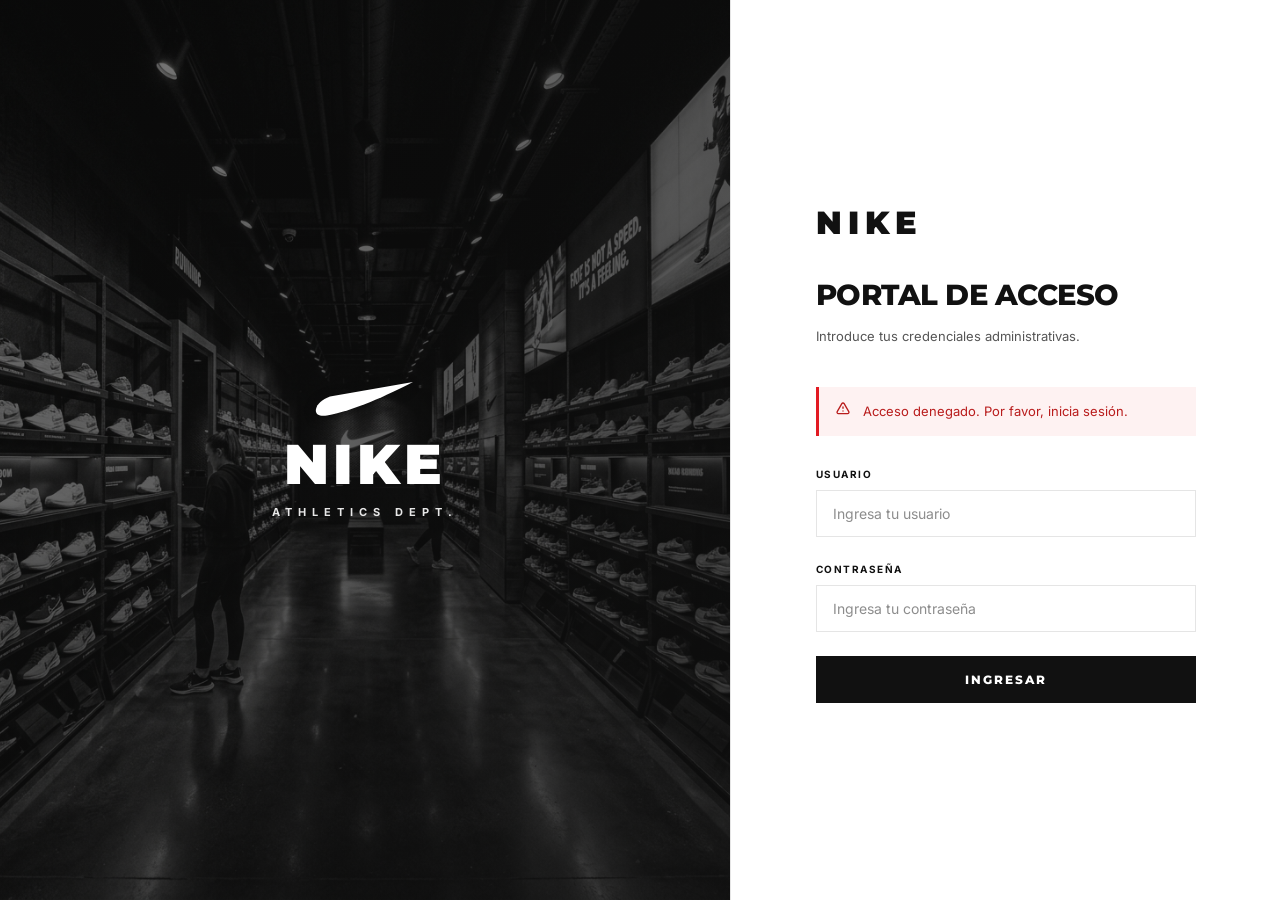
==== commit d20efead: "Add files via upload" ====
--- a/dashboard.html
+++ b/dashboard.html
@@ -11,8 +11,8 @@
         <!-- Sidebar Navigation -->
         <aside class="sidebar">
             <div class="sidebar-header">
-                <svg class="sidebar-logo-svg" viewBox="0 0 24 24" fill="currentColor" xmlns="http://www.w3.org/2000/svg">
-                    <path d="M21 6.5c-4.5 2.1-10 6.5-13.8 10.2-2.3 2.2-4.2 4.5-5.1 6-.8 1.3-1 2.2-.6 2.2.8 0 3.1-1.8 6.2-4.9C12.3 14.2 18.1 7.6 20.8 5.3c.3-.3.5-.5.2-.5-.1 0-.1.3-.2.3z"/>
+                <svg class="sidebar-logo-svg" viewBox="0 0 100 38" fill="currentColor" xmlns="http://www.w3.org/2000/svg">
+                    <path d="M98 4C73 17 38 33 12 37.5 4 38.8 0 36 1 31c1-5 6-9.5 14-12.5L98 4Z"/>
                 </svg>
                 <span class="sidebar-brand-name">NIKE</span>
             </div>
--- a/css/styles.css
+++ b/css/styles.css
@@ -98,11 +98,12 @@
 }
 
 .brand-logo-svg {
-    width: 90px;
+    width: 100px;
     height: auto;
+    display: block;
+    margin: 0 auto 20px;
     color: #ffffff;
-    margin-bottom: 20px;
-    filter: drop-shadow(0 2px 4px rgba(0,0,0,0.2));
+    filter: drop-shadow(0 2px 6px rgba(0,0,0,0.3));
 }
 
 .brand-title {
@@ -149,6 +150,16 @@
 
 .form-header {
     margin-bottom: 40px;
+}
+
+.form-wordmark {
+    font-family: var(--font-serif);
+    font-size: 2rem;
+    font-weight: 900;
+    letter-spacing: 6px;
+    text-transform: uppercase;
+    color: var(--text-primary);
+    margin-bottom: 24px;
 }
 
 .form-logo-container {
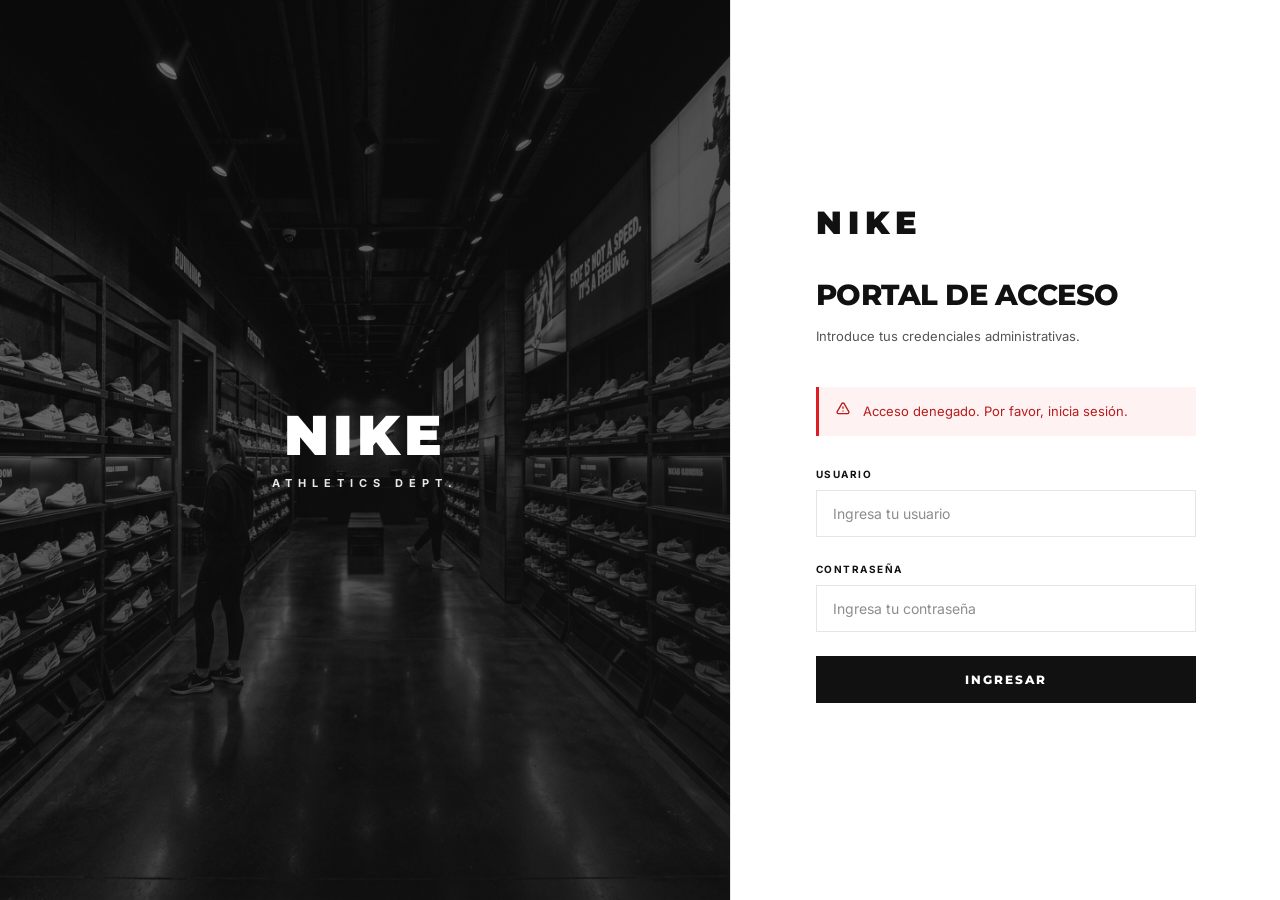
==== commit 47e02670: "Update dashboard.html" ====
--- a/dashboard.html
+++ b/dashboard.html
@@ -11,9 +11,6 @@
         <!-- Sidebar Navigation -->
         <aside class="sidebar">
             <div class="sidebar-header">
-                <svg class="sidebar-logo-svg" viewBox="0 0 100 38" fill="currentColor" xmlns="http://www.w3.org/2000/svg">
-                    <path d="M98 4C73 17 38 33 12 37.5 4 38.8 0 36 1 31c1-5 6-9.5 14-12.5L98 4Z"/>
-                </svg>
                 <span class="sidebar-brand-name">NIKE</span>
             </div>
 
